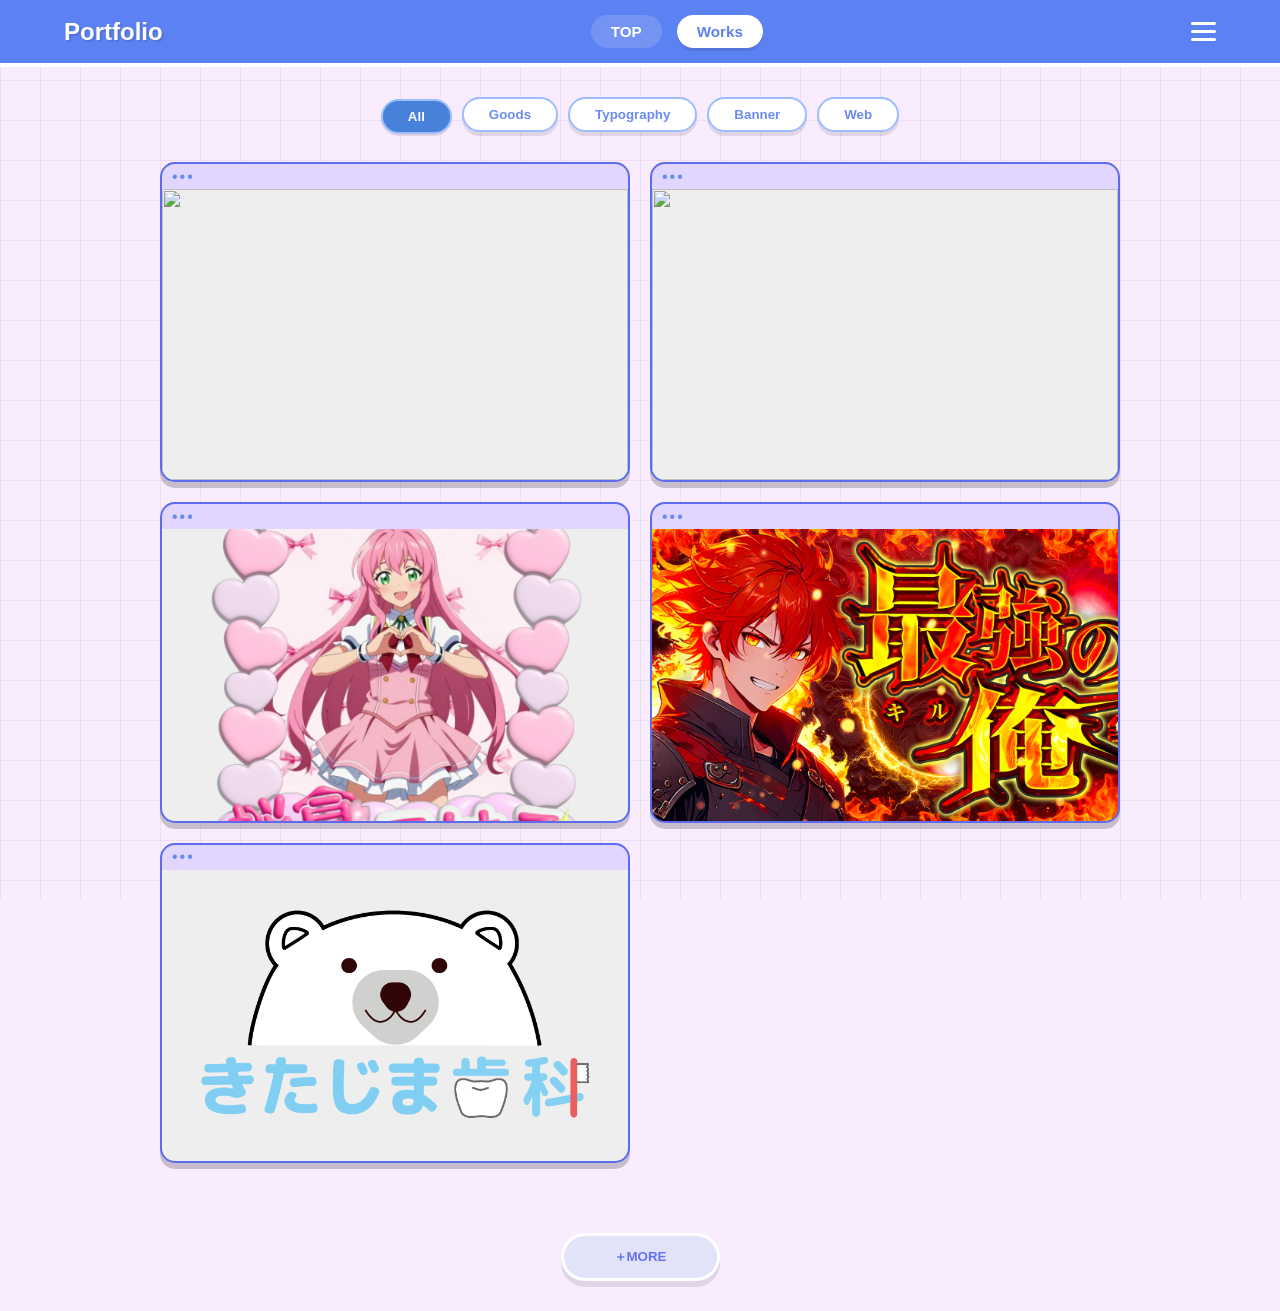
==== works.html @ 3d9159e5 "works追か" ====
<!DOCTYPE html>
<html lang="ja">

<head>
    <meta charset="UTF-8">
    <meta name="viewport" content="width=device-width, initial-scale=1.0">
    <title>Cute Portfolio | WORKS</title>
    <link rel="stylesheet" href="style.css">
    <link href="https://fonts.googleapis.com/css2?family=Kosugi+Maru&family=Potta+One&display=swap" rel="stylesheet">
</head>

<body class="cute-theme">

    <!-- <div id="loader">
        <div class="heart-spinner">
            <span class="heart">♥️</span>
            <p>Now Loading...</p>
        </div>
    </div> -->

    <header class="cute-header">
        <div class="logo">Portfolio</div>
        <div class="page-nav-bar">
            <a href="index.html" class="nav-link">TOP</a>
            <a href="works.html" class="nav-link active">Works</a>
        </div>
        <div class="menu-trigger" id="menu-btn">
            <span></span><span></span><span></span>
        </div>
    </header>

    <nav id="compact-menu">
        <div class="menu-close" id="menu-close">×</div>
        <ul>
            <li><a href="index.html">TOP</a></li>
            <li><a href="index.html#about-section">ABOUT</a></li>
            <li><a href="works.html">WORKS</a></li>
        </ul>
        <div class="menu-deco">💖✨</div>
    </nav>

    <main>
        <div class="center-wrapper">
            <div class="filter-tab-bar">
                <button class="tab-btn active" onclick="filterWork('all')">All</button>
                <button class="tab-btn" onclick="filterWork('goods')">Goods</button>
                <button class="tab-btn" onclick="filterWork('typography')">Typography</button>
                <button class="tab-btn" onclick="filterWork('banner')">Banner</button>
                <button class="tab-btn" onclick="filterWork('web')">Web</button>
            </div>
        </div>


        <div class="grid-container" id="work-grid">
            <div class="work-card goods shown">
                <div class="window-frame" onclick="openDetail(
                    'アクリルスタンド', 
                    'image/akusutajk.png, image/akusutajk.png', 
                    '『推しと過ごす生活』をテーマに目の前にキャラクターがいてこちらをみているようなデザインにしました。', 
                    '・Illustrator（カットライン作成）<br>・Photoshop（アクリル効果作成）<br>・AIGAZOU（キャラクターの画像生成に使用）', 
                    '40分', 
                    '10代〜40代男女', 
                    'グッズ販売、展示会、ライブ、イベント、推し活'
                )">
                    <div class="win-header"><span class="dots">•••</span></div>
                    <div class="win-content">
                        <img src="image/akusutajk.png" alt="">
                        <div class="hover-mask"><span>💖</span></div>
                    </div>
                </div>
            </div>

            <div class="work-card goods shown">
                <div class="window-frame" onclick="openDetail(
                    'うちわ', 
                    'image/utiwa.png', 
                    'アイドルの応援グッズ「うちわ」を刺繍風に作りました。', 
                    '・Illustrator（作字、デザイン構成）<br>・Photoshop（刺繍加工、うちわ持ち手取り付け、青リボン＆ピンクリボンの生成と加工）', 
                    '8時間', 
                    '10代〜30代女性', 
                    'グッズ販売、展示会、ライブ、イベント、推し活'
                )">
                    <div class="win-header"><span class="dots">•••</span></div>
                    <div class="win-content">
                        <img src="image/utiwa.png" alt="">
                        <div class="hover-mask"><span>💖</span></div>
                    </div>
                </div>
            </div>

            <div class="work-card goods shown">
                <div class="window-frame" onclick="openDetail(
                    'トレカケース', 
                    'image/cardcase.pdf', 
                    `架空のキャラクターを作成してカードケースのグッズを作成しました。<br><br>＜架空のキャラクターの設定情報＞<br>名前：桜倉こはる<br>イメージカラー：ピンク`, 
                    '・Illustrator<br>・AIGAZOU（キャラクターの画像生成に使用）', 
                    '3日間', 
                    '10代〜30代女', 
                    'グッズ販売、展示会、ライブ、イベント、推し活'
                )">
                    <div class="win-header"><span class="dots">•••</span></div>
                    <div class="win-content">
                        <img src="image/cardcase.png" alt="プレビュー">
                        <div class="hover-mask"><span>💖</span></div>
                    </div>
                </div>
            </div>

            <div class="work-card typography shown">
                <div class="window-frame" onclick="openDetail(
                    '動画のサムネイル画像', 
                    'image/thumbnail.png', 
                    `<div class='balloon-text'>架空のゲーム系YouTuberのキル集（ナイスプレー）動画をイメージして作成。</div><div class='balloon-text'>派手で視認性のよい文字を作字し、燃えているような色合いにしました。</div>`,
                    '・Photoshop', 
                    '8時間', 
                    '10代〜30代男女', 
                    '動画配信のサムネイル画像'
                )">
                    <div class="win-header"><span class="dots">•••</span></div>
                    <div class="win-content">
                        <img src="image/thumbnail.png" alt="">
                        <div class="hover-mask"><span>💖</span></div>
                    </div>
                </div>
            </div>

            <div class="work-card typography shown">
                <div class="window-frame" onclick="openDetail(
                    '歯科ロゴ', 
                    'image/kitajimasika_rogo.png', 
                    `<div class='balloon-text'>架空の歯医者さんのロゴ</div><div class='balloon-text'>利用年齢層が小学生が一番多い歯医者さんを想定しポップなデザインに。<br>清潔感が伝わるような落ち着いた配色。<br>歯医者だと一目で分かるように「歯ブラシ」と「歯」のモチーフをデザインに取り入れました。</div><div class='balloon-text'>歯科名の「きたじま」から「北」を連想し「北極グマ＝白くま」をアイコンキャラクターにしました。</div>`, 
                    'Illustrator', 
                    '8時間', 
                    '2歳〜12歳のお子様とその親御様', 
                    '看板、診察券、Webサイト、封筒、名刺'
                )">
                    <div class="win-header"><span class="dots">•••</span></div>
                    <div class="win-content">
                        <img src="image/kitajimasika_rogo.png" alt="">
                        <div class="hover-mask"><span>💖</span></div>
                    </div>
                </div>
            </div>

            <div class="work-card typography is-more more-item">
                <div class="window-frame" onclick="openDetail(
                    'エレガントなロゴ', 
                    'image/ereganto_rogo.png', 
                    '某番組「○子の部屋」のようなエレガントなネームロゴを作字しました。',
                    '・Illustrator（作字、デザイン構成）<br>・Photoshop（仕上げエフェクト追加）', 
                    '4時間', 
                    '10代〜30代男女', 
                    'ネームロゴ、タイトルロゴ、名刺'
                )">
                    <div class="win-header"><span class="dots">•••</span></div>
                    <div class="win-content">
                        <img src="image/ereganto_rogo.png" alt="">
                        <div class="hover-mask"><span>💖</span></div>
                    </div>
                </div>
            </div>

            <div class="work-card typography is-more more-item">
                <div class="window-frame" onclick="openDetail(
                    'ネームロゴ', 
                    'image/yoakenoame_rogo.pdf', 
                    'POPでかわいらしいネームロゴをイメージして作成しました',
                    'Illustrator', 
                    '8時間', 
                    '10代〜30代女', 
                    'ネームロゴ、タイトルロゴ'
                )">
                    <div class="win-header"><span class="dots">•••</span></div>
                    <div class="win-content">
                        <img src="image/yoakenoame_rogo_3D_CMYK.png" alt="">
                        <div class="hover-mask"><span>💖</span></div>
                    </div>
                </div>
            </div>

            <div class="work-card typography is-more more-item">
                <div class="window-frame" onclick="openDetail(
                    'ショッピグサイトのアイコン', 
                    'image/shopping_icon.pdf', 
                    'ショッピグサイトのアイコンを作成',
                    '・Illustrator（アイコン作成）<br>・figma（モックアップ作成）', 
                    '8時間', 
                    '10代〜30代男女', 
                    'ショッピグサイト'
                )">
                    <div class="win-header"><span class="dots">•••</span></div>
                    <div class="win-content">
                        <img src="image/shopping_icon.png" alt="">
                        <div class="hover-mask"><span>💖</span></div>
                    </div>
                </div>
            </div>

            <div class="work-card typography is-more more-item">
                <div class="window-frame" onclick="openDetail(
                    '派手文字', 
                    'image/genkaitoppa.png', 
                    'ギラギラの派手文字でゲームやパチンコの文字をイメージして作りました。',
                    'Photoshop', 
                    '7時間', 
                    '10代〜50代男女', 
                    'ゲーム、パチンコの演出や広告'
                )">
                    <div class="win-header"><span class="dots">•••</span></div>
                    <div class="win-content">
                        <img src="image/genkaitoppa.png" alt="">
                        <div class="hover-mask"><span>💖</span></div>
                    </div>
                </div>
            </div>

            <div class="work-card banner is-more more-item">
                <div class="window-frame" onclick="openDetail(
                    '漫画広告', 
                    'image/magagin_lp.png', 
                    `<div class='balloon-text'>漫画の広告バナー</div><div class='balloon-text'>「双子の秘密」という架空のサスペンスホラー漫画をイメージして作成</div>`,
                    '・Photoshop<br>・AIGAZOU（キャラクターの画像生成に使用）', 
                    '2時間30分', 
                    '10代〜40代男女', 
                    'Webサイト広告、帯、LPバナー、アプリ内バナー'
                )">
                    <div class="win-header"><span class="dots">•••</span></div>
                    <div class="win-content">
                        <img src="image/magagin_lp.png" alt="">
                        <div class="hover-mask"><span>💖</span></div>
                    </div>
                </div>
            </div>

            <div class="work-card banner is-more more-item">
                <div class="window-frame" onclick="openDetail(
                    '医療求人広告', 
                    'image/kyujinn_banner.png', 
                    `<div class='balloon-text'>「医師の求人」だと一目でわかるように医師のフォントを強調して医師の画像の使用しました。</div><div class='balloon-text'>具体的な数値を載せることで転職を考えてる医師がクリックしたくなるような広告にしました。</div>`,
                    '・Photoshop', 
                    '4時間', 
                    '20代〜30代医師', 
                    'Webサイト広告、看板'
                )">
                    <div class="win-header"><span class="dots">•••</span></div>
                    <div class="win-content">
                        <img src="image/kyujinn_banner.png" alt="">
                        <div class="hover-mask"><span>💖</span></div>
                    </div>
                </div>
            </div>

            <div class="work-card banner is-more more-item">
                <div class="window-frame" onclick="openDetail(
                    '音楽配信アプリケーションの広告', 
                    'image/music_banner.jpg', 
                    '曲数、月額料金の情報だけを載せてシンプルで伝わりやすい広告にしました。',
                    'Photoshop', 
                    '4時間', 
                    '18歳〜40代男女', 
                    'Webサイト広告'
                )">
                    <div class="win-header"><span class="dots">•••</span></div>
                    <div class="win-content">
                        <img src="image/music_banner.jpg" alt="">
                        <div class="hover-mask"><span>💖</span></div>
                    </div>
                </div>
            </div>

            <div class="work-card banner is-more more-item">
                <div class="window-frame" onclick="openDetail(
                    '英語リスニング講座の広告', 
                    'image/english_bunner.jpg', 
                    `<div class='balloon-text'>社会人のスキルアップのための広告なのでスーツ姿の社会人の画像を使用。</div><div class='balloon-text'>手軽さをアピールするためスマホでリスニングしている様子にしました。</div>`,
                    '・Photoshop<br>・AIGAZOU（キャラクターの画像生成に使用）', 
                    '5時間', 
                    '20代〜30代社会人', 
                    'Webサイト広告'
                )">
                    <div class="win-header"><span class="dots">•••</span></div>
                    <div class="win-content">
                        <img src="image/english_bunner.jpg" alt="">
                        <div class="hover-mask"><span>💖</span></div>
                    </div>
                </div>
            </div>

            <div class="work-card web is-more more-item">
                <div class="window-frame" onclick="openDetail(
                    'クイズゲーム', 
                    'https://hyper-tornado.github.io/quiz/', 
                    'ミニゲームができるクイズサイトです。直感的な操作で楽しめます。',
                    'VSコード，HTML，CSS，JavaScript', 
                    '4日間', 
                    '6歳〜20代男女,ファミリー層', 
                    '博物館、教育学習アプリ'
                )">
                    <div class="win-header"><span class="dots">•••</span></div>
                    <div class="win-content">
                        <img src="image/quiz.png" alt="QUIZ GAME プレビュー">
                        <div class="hover-mask"><span>💖</span></div>
                    </div>
                </div>
            </div>

            <div class="work-card web is-more more-item">
                <div class="window-frame" onclick="openDetail(
                    'Coffee shop', 
                    'image/coffeshop.pdf',
                    '架架空のコーヒー屋さんのWebサイトのデザインカンプです。',
                    'figma', 
                    '5時間', 
                    '20代〜40代男女', 
                    'Webサイト'
                )">
                    <div class="win-header"><span class="dots">•••</span></div>
                    <div class="win-content">
                        <img src="image/coffeshop.png" alt="プレビュー">
                        <div class="hover-mask"><span>💖</span></div>
                    </div>
                </div>
            </div>

        </div>

        <div class="center-wrapper" id="more-btn-container">
            <button id="load-more" onclick="showMoreWorks()">＋MORE</button>
        </div>
    </main>

    <div id="detail-page" class="hidden">
        <div class="detail-window">
            <div class="detail-header">
                <div class="header-left">
                    <span class="back-btn" onclick="closeDetail()">← BACK</span>
                </div>
                <div class="header-center">
                    <span id="detail-title">QUIZ GAME</span>
                </div>
                <div class="header-right">
                    <span class="hearts">💖💖💖</span>
                </div>
            </div>

            <div class="detail-body" id="detail-body">
            </div>
        </div>
    </div>

    <script src="script.js"></script>
</body>
</html>
---- style.css ----
/* ============================================================
   1. 変数定義・基本設定
   ============================================================ */
   :root {
    --bg-blue: #ddf0ff;
    --main-pink: #ffe5fc;
    --accent-purple: #e2e2f9;
    --light-yellow: #FFFACD;
    --text-color: #6673ee;
    --white-border: 4px solid #FFFFFF;
    --win-border: #7b84f3;
}

* { 
    box-sizing: border-box; 
    margin: 0; 
    padding: 0; 
}

body {
    background-color: #f9ecff; 
    background-image:
        linear-gradient(90deg, rgba(194, 168, 204, 0.2) 1px, transparent 1px),
        linear-gradient(rgba(194, 168, 204, 0.2) 1px, transparent 1px);
    background-size: 40px 40px;
    background-attachment: fixed;
    color: var(--text-color);
    font-family: 'Kosugi Maru', sans-serif;
    overflow-x: hidden;
}

/* ============================================================
   2. 共通レイアウト・セクションタイトル
   ============================================================ */
.center-wrapper { 
    display: flex; 
    justify-content: center; 
    width: 100%; 
    margin: 30px 0; 
}

/* TOPページ専用：外置きの大きなセクションタイトル設定 */
.main-section-title {
    text-align: center;
    margin: 60px auto 30px;
    font-size: 1.5rem;
    color: #4781d9;
    font-weight: bold;
    display: flex;
    align-items: center;
    justify-content: center;
    gap: 10px;
}

/* ============================================================
   3. コンポーネント (ローディング・ヘッダー・メニュー)
   ============================================================ */
#loader {
    position: fixed; inset: 0; 
    background: var(--accent-purple);
    z-index: 10000; 
    display: flex; justify-content: center; align-items: center;
    transition: 0.5s;
}
.heart-spinner { text-align: center; }
.heart { 
    font-size: 4rem; color: var(--main-pink); 
    display: block; animation: heartBeat 1s infinite; 
}

.cute-header {
    background-color: #5c81f2;
    border-bottom: var(--white-border);
    padding: 15px 5%;
    display: flex; justify-content: space-between; align-items: center;
    position: sticky; top: 0; z-index: 1000;
    width: 100%;
}
.logo { font-size: 1.5rem; color: #FFFFFF; text-shadow: 2px 2px 0 rgba(0,0,0,0.1); font-weight: bold; }

/* 💡 ヘッダー内のマルチページ切り替えタブ */
.page-nav-bar {
    display: flex;
    gap: 15px;
}

.nav-link {
    color: #FFFFFF;
    text-decoration: none;
    font-weight: bold;
    font-size: 0.95rem;
    padding: 6px 18px;
    border-radius: 20px;
    transition: 0.3s;
    background: rgba(255, 255, 255, 0.15);
    border: 2px solid transparent;
}

.nav-link:hover {
    background: rgba(255, 255, 255, 0.3);
}

.nav-link.active {
    background: #FFFFFF;
    color: #5c81f2;
    box-shadow: 0 3px 0 rgba(0, 0, 0, 0.1);
}

/* ハンバーガーメニュー */
.menu-trigger { cursor: pointer; display: flex; flex-direction: column; gap: 5px; }
.menu-trigger span { display: block; width: 25px; height: 3px; background: #FFF; border-radius: 5px; }

#compact-menu {
    position: fixed; top: 70px; right: 20px; width: 200px;
    background: #FFFFFF; border: 4px solid var(--main-pink); border-radius: 20px;
    padding: 20px; z-index: 2000; display: none; box-shadow: 0 8px 20px rgba(0,0,0,0.1);
}
#compact-menu.open { display: block; }
#compact-menu ul { list-style: none; text-align: center; }
#compact-menu a { color: var(--text-color); text-decoration: none; display: block; padding: 10px; font-weight: bold; }

/* ============================================================
   4. ボタン・タブ各種
   ============================================================ */
.filter-tab-bar { display: flex; gap: 10px; flex-wrap: wrap; justify-content: center; }

.tab-btn {
    background: #FFFFFF; border: 2px solid #9cbdff; color: #6a8bf1;
    padding: 8px 25px; border-radius: 50px; cursor: pointer;
    font-weight: bold; font-family: inherit; transition: 0.3s;
    box-shadow: 0 4px 0 rgba(0,0,0,0.1);
}
.tab-btn:hover { transform: translateY(-2px); }
.tab-btn.active {
    background: #4781d9; color: #FFFFFF; transform: translateY(2px);
    box-shadow: 0 2px 0 rgba(0,0,0,0.1);
}

#load-more {
    background: var(--accent-purple); border: 3px solid #FFF; color: var(--text-color);
    padding: 12px 50px; border-radius: 50px; font-weight: bold;
    cursor: pointer; box-shadow: 0 6px 0 rgba(0,0,0,0.1); transition: 0.3s;
}

/* ============================================================
   5. 作品グリッド
   ============================================================ */
.grid-container {
    display: grid; grid-template-columns: repeat(2, 1fr); gap: 20px;
    max-width: 1000px; margin: 0 auto; padding: 0 20px 40px;
}
.work-card { display: none; }
.work-card.shown { display: block; animation: popIn 0.5s; }

.window-frame {
    background: #5d6bee; border: 2px solid #5d6bee; border-radius: 15px;
    overflow: hidden; box-shadow: 0 6px 0 rgba(0, 0, 0, 0.2);
    transition: 0.3s; cursor: pointer; position: relative;
}
.win-header { background:#e1d6ff; height: 25px; padding-left: 10px; display: flex; align-items: center; }
.dots { color: #6a8bf1; letter-spacing: 2px; font-size: 16px; }

.win-content { position: relative; aspect-ratio: 16/10; background: #eee; }
.win-content img { width: 100%; height: 100%; object-fit: cover; display: block; }

.hover-mask {
    position: absolute; inset: 0; background: rgba(255,182,193,0.8);
    display: flex; justify-content: center; align-items: center; 
    opacity: 0; transition: 0.3s; color: white; font-weight: bold;
}
.window-frame:hover .hover-mask { opacity: 1; }

/* ============================================================
   6. 詳細ポップアップ
   ============================================================ */
#detail-page {
    position: fixed; top: 0; left: 0; 
    width: 100vw; height: 100vh;
    background: var(--light-yellow); 
    z-index: 9999;
    display: none !important; 
    flex-direction: column;
}
#detail-page:not(.hidden) { display: flex !important; }
.hidden { display: none !important; }

.detail-window {
    width: 100%; height: 100%;
    display: flex; flex-direction: column;
}

.detail-header {
    background: #77bbff; 
    height: 50px;
    display: flex; 
    align-items: center; 
    padding: 0 20px; 
    border-bottom: 3px solid #FFFFFF;
    position: relative;
}

.back-btn {
    background: #FFFFFF; 
    color: #ffa8f2;
    padding: 4px 12px;    
    border-radius: 20px;
    font-size: 0.9rem; 
    font-weight: bold; 
    cursor: pointer;
    border: 2px solid #FFFFFF; 
    transition: 0.2s;
    box-shadow: 0 2px 4px rgba(0,0,0,0.1);
    position: relative;
    z-index: 10;
}

#detail-title { 
    color: #FFFFFF; 
    font-size: 1.3rem; 
    font-weight: bold; 
    position: absolute;
    left: 50%;
    top: 50%;
    transform: translate(-50%, -50%); 
    white-space: nowrap; 
    z-index: 1;
}

.detail-header > *:last-child {
    margin-left: auto;
    position: relative;
    z-index: 10;
}

.detail-body {
    flex: 1; 
    display: flex; 
    flex-direction: row; 
    gap: 40px;
    padding: 40px 5%; 
    overflow-y: auto;
    align-items: flex-start;
}

/* 詳細内：左側枠 */
#detail-img-container {
    flex: 1.4; 
    width: 100%;
    min-width: 0; 
    display: flex;
    flex-direction: column;
    align-items: stretch;
    position: relative;
    padding-bottom: 55px; 
}

.iframe-wrapper {
    position: relative;
    width: 100%;
    aspect-ratio: 16 / 11; 
    background: #ffffff; 
    border-radius: 18px;
    border: 4px solid #b8b8ff; 
    box-shadow: 0 10px 0 rgba(123, 132, 243, 0.15);
    overflow: hidden;
    padding-top: 35px;
}

.iframe-wrapper::before {
    content: "● ● ●"; 
    position: absolute; top: 0; left: 0; 
    width: 100%; height: 35px; 
    background: var(--accent-purple);
    color: var(--win-border); 
    font-size: 10px; 
    line-height: 35px; 
    padding-left: 20px; 
    border-bottom: 3px solid var(--win-border);
    z-index: 10;
}

.iframe-wrapper img, 
.iframe-wrapper iframe {
    width: 100%;
    height: 100%;
    border: none;
    display: block;
}

#detail-img-container.type-image .iframe-wrapper {
    aspect-ratio: auto !important;
    height: auto !important;
}
#detail-img-container.type-image .iframe-wrapper img {
    width: 100% !important;
    height: auto !important;
    max-height: 65vh;
    object-fit: contain !important;
}

/* 複数画像並びスタイル */
#detail-img-container.multi-active .iframe-wrapper {
    aspect-ratio: auto !important;
    height: auto !important;
    display: flex;
    flex-direction: column;
    gap: 20px; 
    padding: 55px 20px 20px 20px; 
}

#detail-img-container.multi-active .iframe-wrapper img {
    width: 100% !important;
    height: auto !important;
    object-fit: contain !important;
    border-radius: 10px;
    box-shadow: 0 4px 10px rgba(0,0,0,0.05);
}
#detail-img-container.multi-active .iframe-wrapper iframe {
    width: 100% !important;
    height: 500px !important;
    border-radius: 10px;
}

.button-area { 
    display: flex; 
    justify-content: flex-end; 
    position: absolute;
    bottom: 0;
    right: 0;
    width: auto;
    margin-top: 0;
    z-index: 100;
}

#detail-img-container.multi-active .button-area {
    position: relative;
    margin-top: 15px;
    display: flex;
    flex-wrap: wrap;
    gap: 10px;
    justify-content: flex-end;
}

.visit-link {
    padding: 8px 24px; 
    background: #93b6ff; 
    color: #fff !important;
    text-decoration: none; 
    border-radius: 30px; 
    font-size: 0.9rem;
    font-weight: bold;
    border: 3px solid #FFF; 
    transition: 0.2s;
    box-shadow: 0 4px 0 rgba(0,0,0,0.1);
}
.visit-link:hover {
    transform: translateY(2px);
    box-shadow: 0 2px 0 rgba(0,0,0,0.1);
}

/* 詳細内：右側テキスト */
#detail-desc-container {
    flex: 1; 
    width: 100%;
    min-width: 0; 
    display: flex; 
    flex-direction: column; 
    gap: 15px;
}

.balloon-text {
    position: relative;
    background: #eef7ff; 
    border: 2px solid #b8baff; 
    border-radius: 15px;
    padding: 18px;
    font-size: 0.95rem;
    line-height: 1.7;
    color: var(--text-color);
    font-weight: bold;
    box-shadow: 0 4px 6px rgba(0,0,0,0.03);
    animation: popIn 0.4s ease forwards;
}

.balloon-text::before {
    content: "";
    position: absolute;
    left: -10px; 
    top: 22px;
    border-style: solid;
    border-width: 8px 10px 8px 0;
    border-color: transparent #b8baff transparent transparent; 
    z-index: 1;
}
.balloon-text::after {
    content: "";
    position: absolute;
    left: -8px;
    top: 22px;
    border-style: solid;
    border-width: 8px 10px 8px 0;
    border-color: transparent #eef7ff transparent transparent; 
    z-index: 2;
}

.spec-item {
    background: #FFF; 
    border-radius: 15px; 
    padding: 14px 18px; 
    border: 2px solid #e2e2f9;
}

/* ============================================================
   7. 自己紹介カード（プロフィールエリア）
   ============================================================ */
.profile-wrapper {
    max-width: 1000px;
    margin: 0 auto 40px;
    padding: 0 20px;
}

.profile-card {
    background: #ffffff !important;
    cursor: default !important;
}

/* 💡 無印ウィンドウ（ドットだけ）のヘッダー高さ・余白調整 */
.profile-card .win-header {
    height: 30px;
    background: #e1d6ff;
    padding-left: 10px;
    display: flex;
    align-items: center;
}

.profile-card .dots {
    color: #6a8bf1;
    letter-spacing: 3px;
    font-size: 18px;
}

.profile-content {
    display: flex;
    gap: 35px;
    padding: 35px;
    align-items: flex-start; 
}

.profile-avatar {
    flex-shrink: 0;
    width: 140px;
    height: 140px;
    border-radius: 50%;
    border: 4px solid var(--main-pink);
    overflow: hidden;
    background: #eee;
    box-shadow: 0 4px 10px rgba(0,0,0,0.05);
    position: sticky; 
    top: 90px;
}

.profile-avatar img {
    width: 100%;
    height: 100%;
    object-fit: cover;
}

.profile-text {
    flex: 1;
    color: var(--text-color);
}

.profile-text h2 {
    font-size: 1.5rem;
    margin-bottom: 5px;
    color: #4781d9;
}

.job-sub {
    font-size: 1rem;
    color: #8fa7ff;
    font-weight: normal;
}

.intro-lead {
    font-size: 1rem;
    font-weight: bold;
    margin-bottom: 20px;
    color: #f783ac; 
}

/* アピール強みボックス */
.strength-box {
    background: #f0f3ff;
    border: 2px dashed #9cbdff;
    border-radius: 12px;
    padding: 18px;
    margin-bottom: 25px;
}

/* 星アイコンの上下完璧中央揃え設定 */
.box-title {
    font-weight: bold;
    font-size: 0.95rem;
    margin-bottom: 10px;
    color: #3b66cc;
    display: flex;
    align-items: center;
    gap: 6px; 
}

.strength-box ul {
    list-style: none;
    padding-left: 0;
}

.strength-box li {
    font-size: 0.9rem;
    line-height: 1.6;
    margin-bottom: 10px;
    position: relative;
    padding-left: 18px;
}

.strength-box li:last-child {
    margin-bottom: 0;
}

.strength-box li::before {
    content: "▶︎";
    position: absolute;
    left: 0;
    color: #7b84f3;
}

.profile-divider {
    border: none;
    border-top: 2px dashed var(--accent-purple);
    margin: 25px 0;
}

.history-section h3 {
    font-size: 1.1rem;
    margin-bottom: 15px;
    color: #4781d9;
}

/* タイムライン */
.history-list {
    list-style: none;
    font-size: 0.9rem;
    line-height: 1.6;
}

.history-list li {
    display: flex;
    margin-bottom: 12px;
    align-items: flex-start;
}

.history-date {
    font-weight: bold;
    color: #7b84f3;
    width: 100px;
    flex-shrink: 0;
}

.history-event {
    flex: 1;
}

.history-event small {
    color: #7c88b5;
    display: block;
    margin-top: 2px;
}

/* ============================================================
   8. アニメーション
   ============================================================ */
@keyframes heartBeat { 0%, 100% { transform: scale(1); } 50% { transform: scale(1.2); } }
@keyframes popIn { from { opacity: 0; transform: scale(0.9); } to { opacity: 1; transform: scale(1); } }

/* ============================================================
   9. レスポンシブ（スマホ・タブレット対応）
   ============================================================ */
@media (max-width: 900px) {
    .detail-body { 
        flex-direction: column; 
        padding: 20px;
        gap: 25px;
    }
    #detail-img-container, 
    #detail-desc-container { 
        flex: none; 
        width: 100%; 
    }
    .balloon-text::before {
        left: 25px; top: -10px;
        border-width: 0 8px 10px 8px;
        border-color: transparent transparent #b8baff transparent;
    }
    .balloon-text::after {
        left: 25px; top: -8px;
        border-width: 0 8px 10px 8px;
        border-color: transparent transparent #eef7ff transparent;
    }
    .grid-container { 
        grid-template-columns: 1fr; 
    }
}

@media (max-width: 768px) {
    .profile-content {
        flex-direction: column;
        align-items: center;
        padding: 20px;
        gap: 20px;
    }
    .profile-avatar {
        position: relative;
        top: 0;
        width: 110px;
        height: 110px;
    }
    .profile-text h2 {
        text-align: center;
    }
    .intro-lead {
        text-align: center;
    }
    .history-list li {
        flex-direction: column;
        margin-bottom: 15px;
    }
    .history-date {
        width: auto;
        margin-bottom: 2px;
    }
}
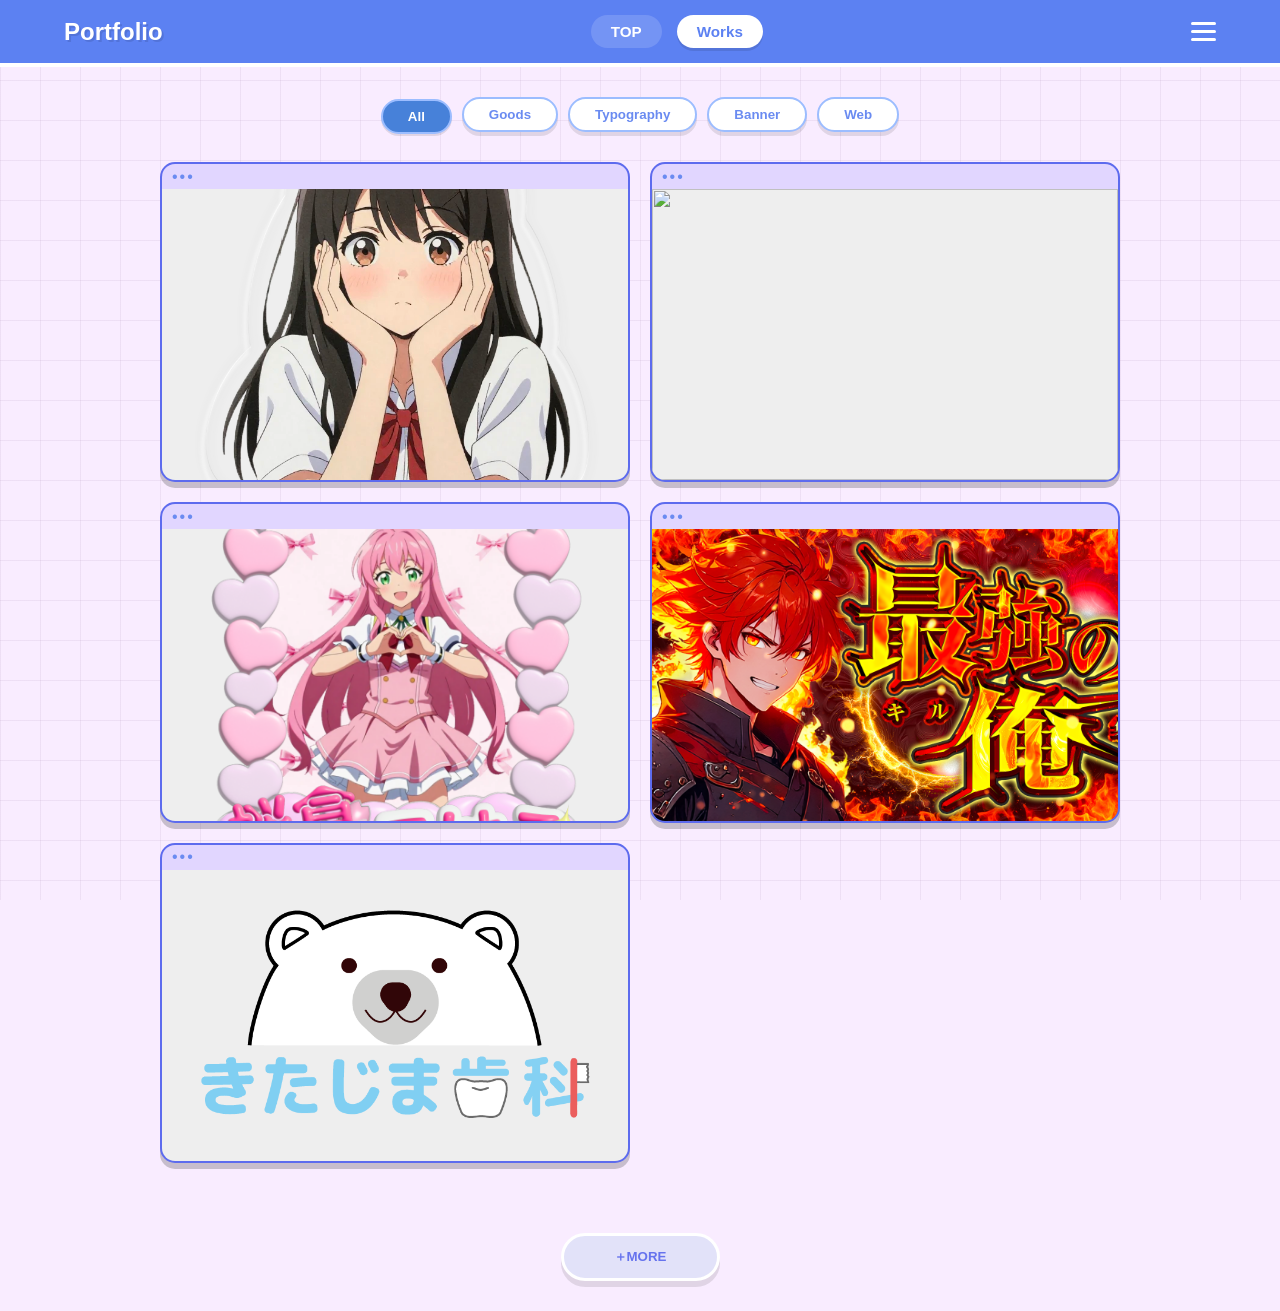
==== commit 02008127: "Add files via upload" ====
--- a/works.html
+++ b/works.html
@@ -55,12 +55,12 @@
             <div class="work-card goods shown">
                 <div class="window-frame" onclick="openDetail(
                     'アクリルスタンド', 
-                    'image/akusutajk.png, image/akusutajk.png', 
-                    '『推しと過ごす生活』をテーマに目の前にキャラクターがいてこちらをみているようなデザインにしました。', 
+                    'image/akusutajk.png,image/akusuta_mock.png,image/akusuta_mock2.png', 
+                    '『推しと過ごす生活』をテーマにこちらを見つめるキャラクターが側にいるようなグッズを企画しました。<br>※サイズ展開あり', 
                     '・Illustrator（カットライン作成）<br>・Photoshop（アクリル効果作成）<br>・AIGAZOU（キャラクターの画像生成に使用）', 
                     '40分', 
                     '10代〜40代男女', 
-                    'グッズ販売、展示会、ライブ、イベント、推し活'
+                    'グッズ販売、展示会、ライブ、イベント、推し活、生活シーン'
                 )">
                     <div class="win-header"><span class="dots">•••</span></div>
                     <div class="win-content">
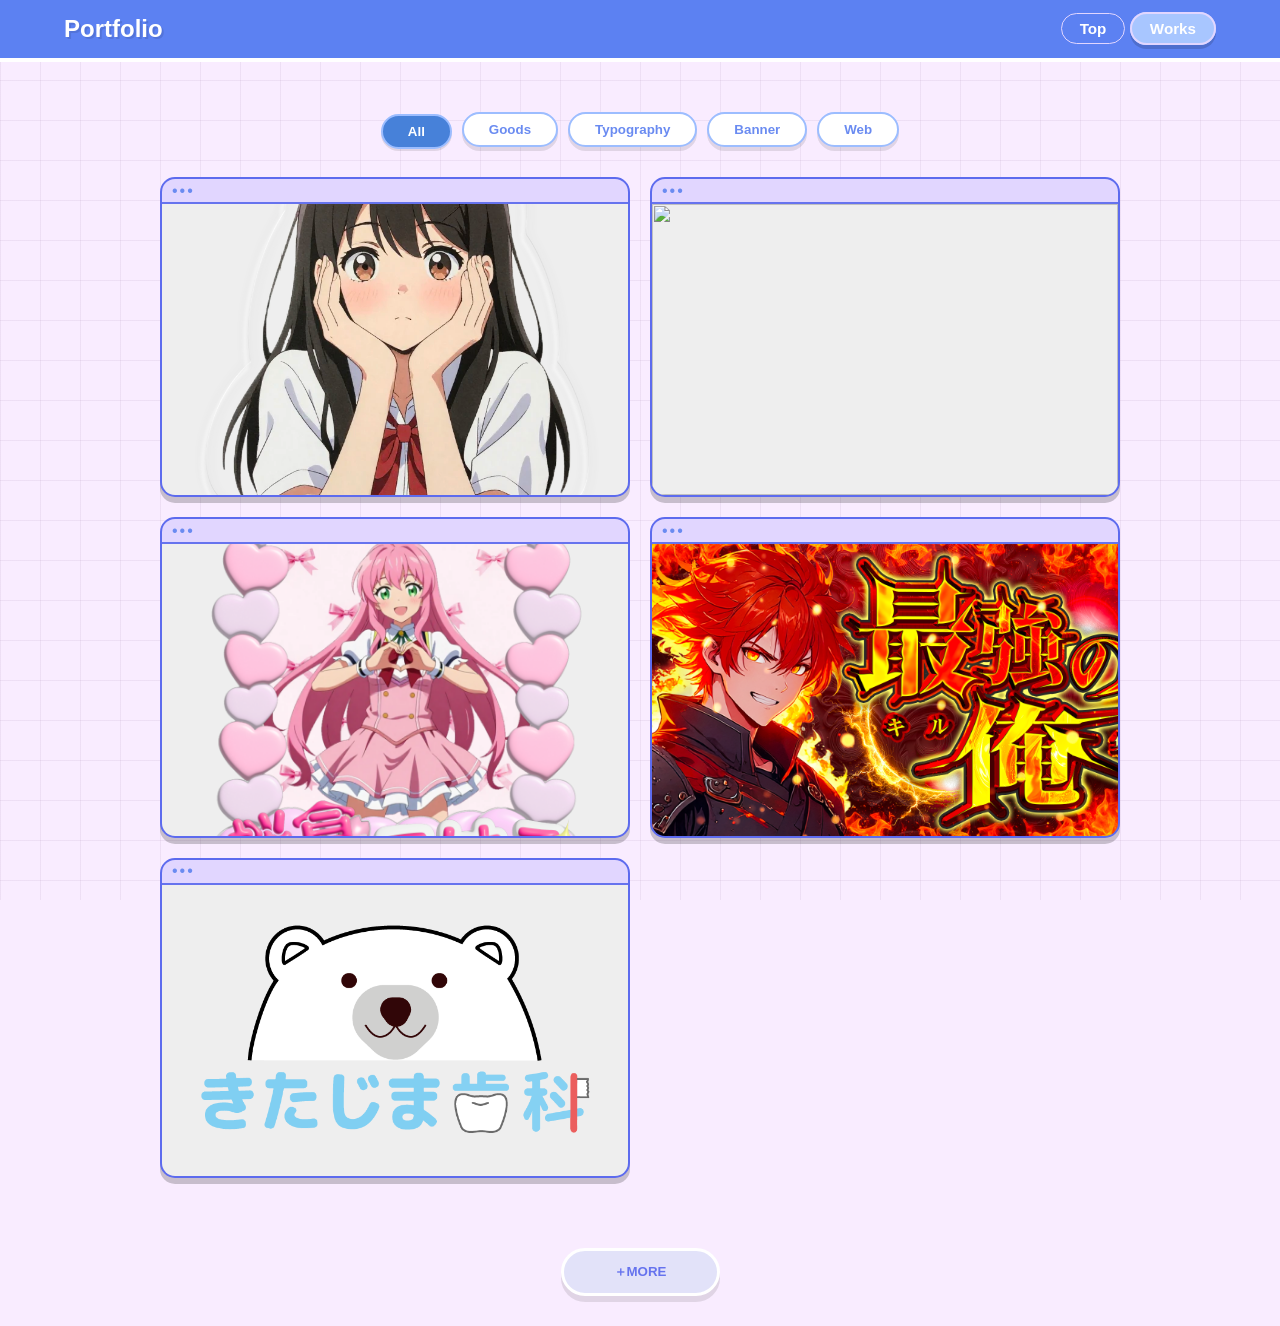
==== commit e7bea2ed: "Add files via upload" ====
--- a/works.html
+++ b/works.html
@@ -11,35 +11,28 @@
 
 <body class="cute-theme">
 
-    <!-- <div id="loader">
-        <div class="heart-spinner">
-            <span class="heart">♥️</span>
-            <p>Now Loading...</p>
-        </div>
-    </div> -->
-
     <header class="cute-header">
         <div class="logo">Portfolio</div>
         <div class="page-nav-bar">
-            <a href="index.html" class="nav-link">TOP</a>
+            <a href="index.html" class="nav-link">Top</a>
             <a href="works.html" class="nav-link active">Works</a>
         </div>
-        <div class="menu-trigger" id="menu-btn">
+        <!-- <div class="menu-trigger" id="menu-btn">
             <span></span><span></span><span></span>
-        </div>
+        </div> -->
     </header>
 
-    <nav id="compact-menu">
+    <!-- <nav id="compact-menu">
         <div class="menu-close" id="menu-close">×</div>
         <ul>
             <li><a href="index.html">TOP</a></li>
-            <li><a href="index.html#about-section">ABOUT</a></li>
+            <li><a href="#about-section">ABOUT</a></li>
             <li><a href="works.html">WORKS</a></li>
         </ul>
         <div class="menu-deco">💖✨</div>
-    </nav>
-
-    <main>
+    </nav> -->
+
+    <main style="padding-top: 20px;">
         <div class="center-wrapper">
             <div class="filter-tab-bar">
                 <button class="tab-btn active" onclick="filterWork('all')">All</button>
@@ -336,7 +329,7 @@
                     <span class="back-btn" onclick="closeDetail()">← BACK</span>
                 </div>
                 <div class="header-center">
-                    <span id="detail-title">QUIZ GAME</span>
+                    <span id="detail-title">作品詳細</span>
                 </div>
                 <div class="header-right">
                     <span class="hearts">💖💖💖</span>
--- a/style.css
+++ b/style.css
@@ -1,7 +1,7 @@
 /* ============================================================
    1. 変数定義・基本設定
    ============================================================ */
-   :root {
+:root {
     --bg-blue: #ddf0ff;
     --main-pink: #ffe5fc;
     --accent-purple: #e2e2f9;
@@ -11,14 +11,14 @@
     --win-border: #7b84f3;
 }
 
-* { 
-    box-sizing: border-box; 
-    margin: 0; 
-    padding: 0; 
+* {
+    box-sizing: border-box;
+    margin: 0;
+    padding: 0;
 }
 
 body {
-    background-color: #f9ecff; 
+    background-color: #f9ecff;
     background-image:
         linear-gradient(90deg, rgba(194, 168, 204, 0.2) 1px, transparent 1px),
         linear-gradient(rgba(194, 168, 204, 0.2) 1px, transparent 1px);
@@ -32,254 +32,452 @@
 /* ============================================================
    2. 共通レイアウト・セクションタイトル
    ============================================================ */
-.center-wrapper { 
-    display: flex; 
-    justify-content: center; 
-    width: 100%; 
-    margin: 30px 0; 
-}
-
-/* TOPページ専用：外置きの大きなセクションタイトル設定 */
+.center-wrapper {
+    display: flex;
+    justify-content: center;
+    width: 100%;
+    margin: 30px 0;
+}
+
 .main-section-title {
     text-align: center;
-    margin: 60px auto 30px;
-    font-size: 1.5rem;
+    margin: 0;
+    font-size: 1.4rem;
     color: #4781d9;
     font-weight: bold;
     display: flex;
     align-items: center;
     justify-content: center;
-    gap: 10px;
+    gap: 8px;
+    white-space: nowrap;
+}
+
+.balloon-title-wrapper {
+    display: flex;
+    justify-content: center;
+    width: 100%;
+    margin: 80px auto 40px;
+}
+
+.title-balloon-box {
+    position: relative;
+    background: #FFFFFF;
+    border: 2.5px solid #6673ee;
+    padding: 14px 30px;
+    border-radius: 30px;
+    box-shadow: 0 5px 0 rgba(102, 115, 238, 0.2);
+    display: block;
+    width: fit-content;
+}
+
+.title-balloon-box::after {
+    content: "";
+    position: absolute;
+    bottom: -12px;
+    left: 50%;
+    transform: translateX(-50%);
+    border-style: solid;
+    border-width: 15px 10px 0 11px;
+    border-color: #FFFFFF transparent transparent transparent;
+    z-index: 2;
+}
+
+.title-balloon-box::before {
+    content: "";
+    position: absolute;
+    bottom: -17px;
+    left: 50%;
+    transform: translateX(-50%);
+    border-style: solid;
+    border-width: 17px 12px 0 12px;
+    border-color: #6673ee transparent transparent transparent;
+    z-index: 1;
 }
 
 /* ============================================================
    3. コンポーネント (ローディング・ヘッダー・メニュー)
    ============================================================ */
 #loader {
-    position: fixed; inset: 0; 
+    position: fixed;
+    inset: 0;
     background: var(--accent-purple);
-    z-index: 10000; 
-    display: flex; justify-content: center; align-items: center;
+    z-index: 10000;
+    display: flex;
+    justify-content: center;
+    align-items: center;
     transition: 0.5s;
 }
-.heart-spinner { text-align: center; }
-.heart { 
-    font-size: 4rem; color: var(--main-pink); 
-    display: block; animation: heartBeat 1s infinite; 
+
+.heart-spinner {
+    text-align: center;
+}
+
+.heart {
+    font-size: 4rem;
+    color: var(--main-pink);
+    display: block;
+    animation: heartBeat 1s infinite;
 }
 
 .cute-header {
     background-color: #5c81f2;
     border-bottom: var(--white-border);
     padding: 15px 5%;
-    display: flex; justify-content: space-between; align-items: center;
-    position: sticky; top: 0; z-index: 1000;
-    width: 100%;
-}
-.logo { font-size: 1.5rem; color: #FFFFFF; text-shadow: 2px 2px 0 rgba(0,0,0,0.1); font-weight: bold; }
-
-/* 💡 ヘッダー内のマルチページ切り替えタブ */
-.page-nav-bar {
+    display: flex;
+    justify-content: space-between; /* ロゴが左、ナビが右に配置されます */
+    align-items: center;
+    position: sticky;
+    top: 0;
+    z-index: 1000;
+    width: 100%;
+}
+
+
+/* もしロゴの直後にボタンを置きたい（左側に寄せる）場合は以下のように変更 */
+/* .page-nav-bar {
     display: flex;
     gap: 15px;
-}
+    margin-left: 30px; 
+    margin-right: auto;
+} */
+
+.logo {
+    font-size: 1.5rem;
+    color: #FFFFFF;
+    text-shadow: 2px 2px 0 rgba(0, 0, 0, 0.1);
+    font-weight: bold;
+}
+
 
 .nav-link {
-    color: #FFFFFF;
+    color: #ffffff;
     text-decoration: none;
     font-weight: bold;
     font-size: 0.95rem;
     padding: 6px 18px;
     border-radius: 20px;
     transition: 0.3s;
-    background: rgba(255, 255, 255, 0.15);
-    border: 2px solid transparent;
-}
-
+    background: #5c81f2 !important;
+    border: 0.5px solid #e1d6ff;
+}
+
+/* マウスホバー時のスタイル（色が少し濃くなり、浮き上がる） */
 .nav-link:hover {
     background: rgba(255, 255, 255, 0.3);
-}
-
+    border: 2px solid rgba(255, 255, 255, 0.5);
+    /* transform: translateY(-2px); 少し上に動く */
+    cursor: pointer;
+}
+
+/* 現在のページにいる状態（アクティブ） */
 .nav-link.active {
+    background: #a8c6ff !important;
+    color: #ffffff !important;
+    box-shadow: 0 4px 0 rgba(0, 0, 0, 0.15); /* 影を強調して「押されている感」を出す */
+    transform: translateY(2px); /* 少し沈んだ見た目にする */
+    border: 2px solid #e1d6ff; /* 薄い色で枠をつけて強調 */
+    pointer-events: none; /* クリック無効化（現在のページなので） */
+}
+
+.menu-trigger {
+    cursor: pointer;
+    display: flex;
+    flex-direction: column;
+    gap: 5px;
+}
+
+.menu-trigger span {
+    display: block;
+    width: 25px;
+    height: 3px;
+    background: #FFF;
+    border-radius: 5px;
+}
+
+#compact-menu {
+    position: fixed;
+    top: 70px;
+    right: 20px;
+    width: 200px;
     background: #FFFFFF;
-    color: #5c81f2;
-    box-shadow: 0 3px 0 rgba(0, 0, 0, 0.1);
-}
-
-/* ハンバーガーメニュー */
-.menu-trigger { cursor: pointer; display: flex; flex-direction: column; gap: 5px; }
-.menu-trigger span { display: block; width: 25px; height: 3px; background: #FFF; border-radius: 5px; }
-
-#compact-menu {
-    position: fixed; top: 70px; right: 20px; width: 200px;
-    background: #FFFFFF; border: 4px solid var(--main-pink); border-radius: 20px;
-    padding: 20px; z-index: 2000; display: none; box-shadow: 0 8px 20px rgba(0,0,0,0.1);
-}
-#compact-menu.open { display: block; }
-#compact-menu ul { list-style: none; text-align: center; }
-#compact-menu a { color: var(--text-color); text-decoration: none; display: block; padding: 10px; font-weight: bold; }
+    border: 4px solid var(--main-pink);
+    border-radius: 20px;
+    padding: 20px;
+    z-index: 2000;
+    display: none;
+    box-shadow: 0 8px 20px rgba(0, 0, 0, 0.1);
+}
+
+#compact-menu.open {
+    display: block;
+}
+
+#compact-menu ul {
+    list-style: none;
+    text-align: center;
+}
+
+#compact-menu a {
+    color: var(--text-color);
+    text-decoration: none;
+    display: block;
+    padding: 10px;
+    font-weight: bold;
+}
 
 /* ============================================================
    4. ボタン・タブ各種
    ============================================================ */
-.filter-tab-bar { display: flex; gap: 10px; flex-wrap: wrap; justify-content: center; }
+.filter-tab-bar {
+    display: flex;
+    gap: 10px;
+    flex-wrap: wrap;
+    justify-content: center;
+}
 
 .tab-btn {
-    background: #FFFFFF; border: 2px solid #9cbdff; color: #6a8bf1;
-    padding: 8px 25px; border-radius: 50px; cursor: pointer;
-    font-weight: bold; font-family: inherit; transition: 0.3s;
-    box-shadow: 0 4px 0 rgba(0,0,0,0.1);
-}
-.tab-btn:hover { transform: translateY(-2px); }
+    background: #FFFFFF;
+    border: 2px solid #9cbdff;
+    color: #6a8bf1;
+    padding: 8px 25px;
+    border-radius: 50px;
+    cursor: pointer;
+    font-weight: bold;
+    font-family: inherit;
+    transition: 0.3s;
+    box-shadow: 0 4px 0 rgba(0, 0, 0, 0.1);
+}
+
+.tab-btn:hover {
+    transform: translateY(-2px);
+}
+
 .tab-btn.active {
-    background: #4781d9; color: #FFFFFF; transform: translateY(2px);
-    box-shadow: 0 2px 0 rgba(0,0,0,0.1);
+    background: #4781d9;
+    color: #FFFFFF;
+    transform: translateY(2px);
+    box-shadow: 0 2px 0 rgba(0, 0, 0, 0.1);
 }
 
 #load-more {
-    background: var(--accent-purple); border: 3px solid #FFF; color: var(--text-color);
-    padding: 12px 50px; border-radius: 50px; font-weight: bold;
-    cursor: pointer; box-shadow: 0 6px 0 rgba(0,0,0,0.1); transition: 0.3s;
+    background: var(--accent-purple);
+    border: 3px solid #FFF;
+    color: var(--text-color);
+    padding: 12px 50px;
+    border-radius: 50px;
+    font-weight: bold;
+    cursor: pointer;
+    box-shadow: 0 6px 0 rgba(0, 0, 0, 0.1);
+    transition: 0.3s;
 }
 
 /* ============================================================
    5. 作品グリッド
    ============================================================ */
 .grid-container {
-    display: grid; grid-template-columns: repeat(2, 1fr); gap: 20px;
-    max-width: 1000px; margin: 0 auto; padding: 0 20px 40px;
-}
-.work-card { display: none; }
-.work-card.shown { display: block; animation: popIn 0.5s; }
+    display: grid;
+    grid-template-columns: repeat(2, 1fr);
+    gap: 20px;
+    max-width: 1000px;
+    margin: 0 auto;
+    padding: 0 20px 40px;
+}
+
+/* 【修正】スマホで1列表示 */
+@media (max-width: 600px) {
+    .grid-container {
+        grid-template-columns: 1fr !important;
+    }
+}
+
+.work-card {
+    display: none;
+}
+
+.work-card.shown {
+    display: block;
+    animation: popIn 0.5s;
+}
 
 .window-frame {
-    background: #5d6bee; border: 2px solid #5d6bee; border-radius: 15px;
-    overflow: hidden; box-shadow: 0 6px 0 rgba(0, 0, 0, 0.2);
-    transition: 0.3s; cursor: pointer; position: relative;
-}
-.win-header { background:#e1d6ff; height: 25px; padding-left: 10px; display: flex; align-items: center; }
-.dots { color: #6a8bf1; letter-spacing: 2px; font-size: 16px; }
-
-.win-content { position: relative; aspect-ratio: 16/10; background: #eee; }
-.win-content img { width: 100%; height: 100%; object-fit: cover; display: block; }
+    background: #5d6bee;
+    border: 2px solid #5d6bee;
+    border-radius: 15px;
+    overflow: hidden;
+    box-shadow: 0 6px 0 rgba(0, 0, 0, 0.2);
+    transition: 0.3s;
+    cursor: pointer;
+    position: relative;
+}
+
+.win-header {
+    background: #e1d6ff;
+    height: 25px;
+    padding-left: 10px;
+    display: flex;
+    align-items: center;
+    border-bottom: 2px solid #6673ee; 
+}
+
+.dots {
+    color: #6a8bf1;
+    letter-spacing: 2px;
+    font-size: 16px;
+}
+
+.win-content {
+    position: relative;
+    aspect-ratio: 16/10;
+    background: #eee;
+}
+
+.win-content img {
+    width: 100%;
+    height: 100%;
+    object-fit: cover;
+    display: block;
+}
 
 .hover-mask {
-    position: absolute; inset: 0; background: rgba(255,182,193,0.8);
-    display: flex; justify-content: center; align-items: center; 
-    opacity: 0; transition: 0.3s; color: white; font-weight: bold;
-}
-.window-frame:hover .hover-mask { opacity: 1; }
+    position: absolute;
+    inset: 0;
+    background: rgba(255, 182, 193, 0.8);
+    display: flex;
+    justify-content: center;
+    align-items: center;
+    opacity: 0;
+    transition: 0.3s;
+    color: white;
+    font-weight: bold;
+}
+
+.window-frame:hover .hover-mask {
+    opacity: 1;
+}
 
 /* ============================================================
    6. 詳細ポップアップ
    ============================================================ */
 #detail-page {
-    position: fixed; top: 0; left: 0; 
-    width: 100vw; height: 100vh;
-    background: var(--light-yellow); 
+    position: fixed;
+    top: 0;
+    left: 0;
+    width: 100vw;
+    height: 100vh;
+    background: var(--light-yellow);
     z-index: 9999;
-    display: none !important; 
+    display: none !important;
     flex-direction: column;
 }
-#detail-page:not(.hidden) { display: flex !important; }
-.hidden { display: none !important; }
+
+#detail-page:not(.hidden) {
+    display: flex !important;
+}
+
+.hidden {
+    display: none !important;
+}
 
 .detail-window {
-    width: 100%; height: 100%;
-    display: flex; flex-direction: column;
+    width: 100%;
+    height: 100%;
+    display: flex;
+    flex-direction: column;
 }
 
 .detail-header {
-    background: #77bbff; 
+    background: #77bbff;
     height: 50px;
-    display: flex; 
-    align-items: center; 
-    padding: 0 20px; 
+    display: flex;
+    align-items: center;
+    padding: 0 20px;
     border-bottom: 3px solid #FFFFFF;
     position: relative;
 }
 
 .back-btn {
-    background: #FFFFFF; 
+    background: #FFFFFF;
     color: #ffa8f2;
-    padding: 4px 12px;    
+    padding: 4px 12px;
     border-radius: 20px;
-    font-size: 0.9rem; 
-    font-weight: bold; 
+    font-size: 0.9rem;
+    font-weight: bold;
     cursor: pointer;
-    border: 2px solid #FFFFFF; 
+    border: 2px solid #FFFFFF;
     transition: 0.2s;
-    box-shadow: 0 2px 4px rgba(0,0,0,0.1);
+    box-shadow: 0 2px 4px rgba(0, 0, 0, 0.1);
     position: relative;
     z-index: 10;
 }
 
-#detail-title { 
-    color: #FFFFFF; 
-    font-size: 1.3rem; 
-    font-weight: bold; 
+#detail-title {
+    color: #FFFFFF;
+    font-size: 1.3rem;
+    font-weight: bold;
     position: absolute;
     left: 50%;
     top: 50%;
-    transform: translate(-50%, -50%); 
-    white-space: nowrap; 
+    transform: translate(-50%, -50%);
+    white-space: nowrap;
     z-index: 1;
 }
 
-.detail-header > *:last-child {
+.detail-header>*:last-child {
     margin-left: auto;
     position: relative;
     z-index: 10;
 }
 
 .detail-body {
-    flex: 1; 
-    display: flex; 
-    flex-direction: row; 
+    flex: 1;
+    display: flex;
+    flex-direction: row;
     gap: 40px;
-    padding: 40px 5%; 
+    padding: 40px 5%;
     overflow-y: auto;
     align-items: flex-start;
 }
 
-/* 詳細内：左側枠 */
 #detail-img-container {
-    flex: 1.4; 
-    width: 100%;
-    min-width: 0; 
+    flex: 1.4;
+    width: 100%;
+    min-width: 0;
     display: flex;
     flex-direction: column;
     align-items: stretch;
     position: relative;
-    padding-bottom: 55px; 
+    padding-bottom: 55px;
 }
 
 .iframe-wrapper {
     position: relative;
     width: 100%;
-    aspect-ratio: 16 / 11; 
-    background: #ffffff; 
+    aspect-ratio: 16 / 11;
+    background: #ffffff;
     border-radius: 18px;
-    border: 4px solid #b8b8ff; 
+    border: 4px solid #b8baff;
     box-shadow: 0 10px 0 rgba(123, 132, 243, 0.15);
     overflow: hidden;
     padding-top: 35px;
 }
 
 .iframe-wrapper::before {
-    content: "● ● ●"; 
-    position: absolute; top: 0; left: 0; 
-    width: 100%; height: 35px; 
+    content: "● ● ●";
+    position: absolute;
+    top: 0;
+    left: 0;
+    width: 100%;
+    height: 35px;
     background: var(--accent-purple);
-    color: var(--win-border); 
-    font-size: 10px; 
-    line-height: 35px; 
-    padding-left: 20px; 
+    color: var(--win-border);
+    font-size: 10px;
+    line-height: 35px;
+    padding-left: 20px;
     border-bottom: 3px solid var(--win-border);
     z-index: 10;
 }
 
-.iframe-wrapper img, 
+.iframe-wrapper img,
 .iframe-wrapper iframe {
     width: 100%;
     height: 100%;
@@ -288,42 +486,42 @@
 }
 
 #detail-img-container.type-image .iframe-wrapper {
-    aspect-ratio: auto !important;
-    height: auto !important;
-}
+    aspect-ratio: auto;
+    height: auto;
+}
+
 #detail-img-container.type-image .iframe-wrapper img {
-    width: 100% !important;
-    height: auto !important;
+    width: 100%;
+    height: auto;
     max-height: 65vh;
-    object-fit: contain !important;
-}
-
-/* 複数画像並びスタイル */
+    object-fit: contain;
+}
+
 #detail-img-container.multi-active .iframe-wrapper {
-    aspect-ratio: auto !important;
-    height: auto !important;
+    aspect-ratio: auto;
+    height: auto;
     display: flex;
     flex-direction: column;
-    gap: 20px; 
-    padding: 55px 20px 20px 20px; 
+    gap: 20px;
+    padding: 55px 20px 20px 20px;
 }
 
 #detail-img-container.multi-active .iframe-wrapper img {
-    width: 100% !important;
-    height: auto !important;
-    object-fit: contain !important;
+    width: 100%;
+    height: auto;
+    object-fit: contain;
     border-radius: 10px;
-    box-shadow: 0 4px 10px rgba(0,0,0,0.05);
-}
+    box-shadow: 0 4px 10px rgba(0, 0, 0, 0.05);
+}
+
 #detail-img-container.multi-active .iframe-wrapper iframe {
-    width: 100% !important;
-    height: 500px !important;
-    border-radius: 10px;
-}
-
-.button-area { 
-    display: flex; 
-    justify-content: flex-end; 
+    width: 100%;
+    height: 500px;
+}
+
+.button-area {
+    display: flex;
+    justify-content: flex-end;
     position: absolute;
     bottom: 0;
     right: 0;
@@ -342,76 +540,77 @@
 }
 
 .visit-link {
-    padding: 8px 24px; 
-    background: #93b6ff; 
-    color: #fff !important;
-    text-decoration: none; 
-    border-radius: 30px; 
+    padding: 8px 24px;
+    background: #93b6ff;
+    color: #fff;
+    text-decoration: none;
+    border-radius: 30px;
     font-size: 0.9rem;
     font-weight: bold;
-    border: 3px solid #FFF; 
+    border: 3px solid #FFF;
     transition: 0.2s;
-    box-shadow: 0 4px 0 rgba(0,0,0,0.1);
-}
+    box-shadow: 0 4px 0 rgba(0, 0, 0, 0.1);
+}
+
 .visit-link:hover {
     transform: translateY(2px);
-    box-shadow: 0 2px 0 rgba(0,0,0,0.1);
-}
-
-/* 詳細内：右側テキスト */
+    box-shadow: 0 2px 0 rgba(0, 0, 0, 0.1);
+}
+
 #detail-desc-container {
-    flex: 1; 
-    width: 100%;
-    min-width: 0; 
-    display: flex; 
-    flex-direction: column; 
+    flex: 1;
+    width: 100%;
+    min-width: 0;
+    display: flex;
+    flex-direction: column;
     gap: 15px;
 }
 
 .balloon-text {
     position: relative;
-    background: #eef7ff; 
-    border: 2px solid #b8baff; 
+    background: #eef7ff;
+    border: 2px solid #b8baff;
     border-radius: 15px;
     padding: 18px;
     font-size: 0.95rem;
     line-height: 1.7;
     color: var(--text-color);
     font-weight: bold;
-    box-shadow: 0 4px 6px rgba(0,0,0,0.03);
+    box-shadow: 0 4px 6px rgba(0, 0, 0, 0.03);
     animation: popIn 0.4s ease forwards;
 }
 
 .balloon-text::before {
     content: "";
     position: absolute;
-    left: -10px; 
+    left: -10px;
     top: 22px;
     border-style: solid;
     border-width: 8px 10px 8px 0;
-    border-color: transparent #b8baff transparent transparent; 
+    border-color: transparent #b8baff transparent transparent;
     z-index: 1;
 }
+
 .balloon-text::after {
     content: "";
     position: absolute;
     left: -8px;
     top: 22px;
     border-style: solid;
-    border-width: 8px 10px 8px 0;
-    border-color: transparent #eef7ff transparent transparent; 
+    border-width: 8px 10px 8px ;
+    border-color: transparent #eef7ff transparent transparent;
     z-index: 2;
 }
 
 .spec-item {
-    background: #FFF; 
-    border-radius: 15px; 
-    padding: 14px 18px; 
+    background: #FFF;
+    border-radius: 15px;
+    padding: 14px 18px;
     border: 2px solid #e2e2f9;
 }
 
 /* ============================================================
-   7. 自己紹介カード（プロフィールエリア）
+   7. 自己紹介カード
    ============================================================ */
 .profile-wrapper {
     max-width: 1000px;
@@ -420,17 +619,17 @@
 }
 
 .profile-card {
-    background: #ffffff !important;
-    cursor: default !important;
-}
-
-/* 💡 無印ウィンドウ（ドットだけ）のヘッダー高さ・余白調整 */
+    background: #ffffff;
+    cursor: default;
+}
+
 .profile-card .win-header {
     height: 30px;
     background: #e1d6ff;
     padding-left: 10px;
     display: flex;
     align-items: center;
+    border-bottom: 2px solid #6673ee; 
 }
 
 .profile-card .dots {
@@ -443,7 +642,7 @@
     display: flex;
     gap: 35px;
     padding: 35px;
-    align-items: flex-start; 
+    align-items: flex-start;
 }
 
 .profile-avatar {
@@ -454,8 +653,8 @@
     border: 4px solid var(--main-pink);
     overflow: hidden;
     background: #eee;
-    box-shadow: 0 4px 10px rgba(0,0,0,0.05);
-    position: sticky; 
+    box-shadow: 0 4px 10px rgba(0, 0, 0, 0.05);
+    position: sticky;
     top: 90px;
 }
 
@@ -486,10 +685,9 @@
     font-size: 1rem;
     font-weight: bold;
     margin-bottom: 20px;
-    color: #f783ac; 
-}
-
-/* アピール強みボックス */
+    color: #f783ac;
+}
+
 .strength-box {
     background: #f0f3ff;
     border: 2px dashed #9cbdff;
@@ -498,7 +696,6 @@
     margin-bottom: 25px;
 }
 
-/* 星アイコンの上下完璧中央揃え設定 */
 .box-title {
     font-weight: bold;
     font-size: 0.95rem;
@@ -506,7 +703,7 @@
     color: #3b66cc;
     display: flex;
     align-items: center;
-    gap: 6px; 
+    gap: 6px;
 }
 
 .strength-box ul {
@@ -545,7 +742,6 @@
     color: #4781d9;
 }
 
-/* タイムライン */
 .history-list {
     list-style: none;
     font-size: 0.9rem;
@@ -576,37 +772,174 @@
 }
 
 /* ============================================================
-   8. アニメーション
+   8. ファーストビュー（ヒーロー）
    ============================================================ */
-@keyframes heartBeat { 0%, 100% { transform: scale(1); } 50% { transform: scale(1.2); } }
-@keyframes popIn { from { opacity: 0; transform: scale(0.9); } to { opacity: 1; transform: scale(1); } }
+.hero-section {
+    max-width: 1200px;
+    margin: 40px auto 60px;
+    padding: 0 20px;
+    box-sizing: border-box;
+}
+
+.hero-window {
+    background: #FFFFFF;
+    border: 4px solid #6673ee;
+    border-radius: 20px;
+    box-shadow: 0 12px 30px rgba(102, 115, 238, 0.15);
+    overflow: hidden;
+    width: 100%;
+    display: flex;
+    flex-direction: column;
+}
+
+/* 1. ヒーロー専用ヘッダーのスタイル（太くしたい） */
+.hero-header {
+    background: #e1d6ff;
+    height: 35px; /* ヒーローの高さ */
+    padding-left: 15px;
+    display: flex;
+    align-items: center;
+    border-bottom: 4px solid #6673ee; /* 太い線 */
+}
+
+.win-title-text {
+    font-size: 0.85rem;
+    color: #6673ee;
+    font-weight: bold;
+    margin-left: 10px;
+    font-family: 'Kosugi Maru', sans-serif;
+}
+
+/* 【修正】PCで横長表示 */
+.hero-slider-zone {
+    width: 100%;
+    aspect-ratio: 19 / 9;
+    overflow: hidden;
+    position: relative;
+    border-bottom: 4px solid #6673ee;
+    background: #FFFFFF;
+}
+
+.slider-track {
+    display: flex;
+    width: max-content;
+    height: 100%;
+    animation: scrollFullSlider 84s linear infinite;
+}
+
+/* 【修正】画像を見切れないように表示 */
+.slider-track img {
+    height: 100%;
+    object-fit: contain;
+    display: block;
+    border-right: 2px solid #6673ee; /* 線を太くしたい場合は 2px の数字を大きく */
+}
+
+.hero-controls-wrapper {
+    height: 60px;
+    background: #FFFFFF;
+    display: flex;
+    justify-content: center;
+    align-items: center;
+    gap: 20px;
+    position: static;
+    /* 枠内に固定 */
+}
+
+.hero-arrow {
+    position: static;
+    width: 35px;
+    height: 35px;
+    background: #FFFFFF;
+    border: 3px solid #6673ee;
+    color: #6673ee;
+    border-radius: 50%;
+    cursor: pointer;
+    font-size: 14px;
+    font-weight: bold;
+    display: flex;
+    align-items: center;
+    justify-content: center;
+    transition: all 0.2s ease;
+    box-shadow: 0 4px 0 rgba(102, 115, 238, 0.2);
+}
+
+.hero-arrow:hover {
+    background: #6673ee;
+    color: #fff;
+    transform: translateY(2px);
+    box-shadow: none;
+}
 
 /* ============================================================
-   9. レスポンシブ（スマホ・タブレット対応）
+   9. アニメーション
+   ============================================================ */
+@keyframes heartBeat {
+
+    0%,
+    100% {
+        transform: scale(1);
+    }
+
+    50% {
+        transform: scale(1.2);
+    }
+}
+
+@keyframes popIn {
+    from {
+        opacity: 0;
+        transform: scale(0.9);
+    }
+
+    to {
+        opacity: 1;
+        transform: scale(1);
+    }
+}
+
+@keyframes scrollFullSlider {
+    0% {
+        transform: translateX(0);
+    }
+
+    100% {
+        transform: translateX(-50%);
+    }
+}
+
+/* ============================================================
+   10. レスポンシブ
    ============================================================ */
 @media (max-width: 900px) {
-    .detail-body { 
-        flex-direction: column; 
+    .detail-body {
+        flex-direction: column;
         padding: 20px;
         gap: 25px;
     }
-    #detail-img-container, 
-    #detail-desc-container { 
-        flex: none; 
-        width: 100%; 
-    }
+
+    #detail-img-container,
+    #detail-desc-container {
+        flex: none;
+        width: 100%;
+    }
+
     .balloon-text::before {
-        left: 25px; top: -10px;
+        left: 25px;
+        top: -10px;
         border-width: 0 8px 10px 8px;
         border-color: transparent transparent #b8baff transparent;
     }
+
     .balloon-text::after {
-        left: 25px; top: -8px;
+        left: 25px;
+        top: -8px;
         border-width: 0 8px 10px 8px;
         border-color: transparent transparent #eef7ff transparent;
     }
-    .grid-container { 
-        grid-template-columns: 1fr; 
+
+    .grid-container {
+        grid-template-columns: 1fr;
     }
 }
 
@@ -617,24 +950,61 @@
         padding: 20px;
         gap: 20px;
     }
+
     .profile-avatar {
         position: relative;
         top: 0;
         width: 110px;
         height: 110px;
     }
-    .profile-text h2 {
-        text-align: center;
-    }
+
+    .profile-text h2,
     .intro-lead {
         text-align: center;
     }
+
     .history-list li {
         flex-direction: column;
         margin-bottom: 15px;
     }
+
     .history-date {
         width: auto;
         margin-bottom: 2px;
     }
+
+    .hero-section {
+        margin: 85px auto 20px !important;
+        padding: 0 15px;
+    }
+
+    /* 【修正】スマホ時設定 */
+    .hero-window {
+        padding-bottom: 0 !important;
+    }
+
+    .hero-slider-zone {
+        aspect-ratio: 9 / 11 !important;
+    }
+
+    .hero-controls-wrapper {
+        height: 50px !important;
+        gap: 15px !important;
+    }
+
+    .hero-arrow {
+        width: 30px !important;
+        height: 30px !important;
+    }
+
+    .slider-track {
+        display: flex !important;
+        width: 100% !important;
+        animation: none !important;
+    }
+
+    .slider-track img {
+        width: 100% !important;
+        min-width: 100% !important;
+    }
 }
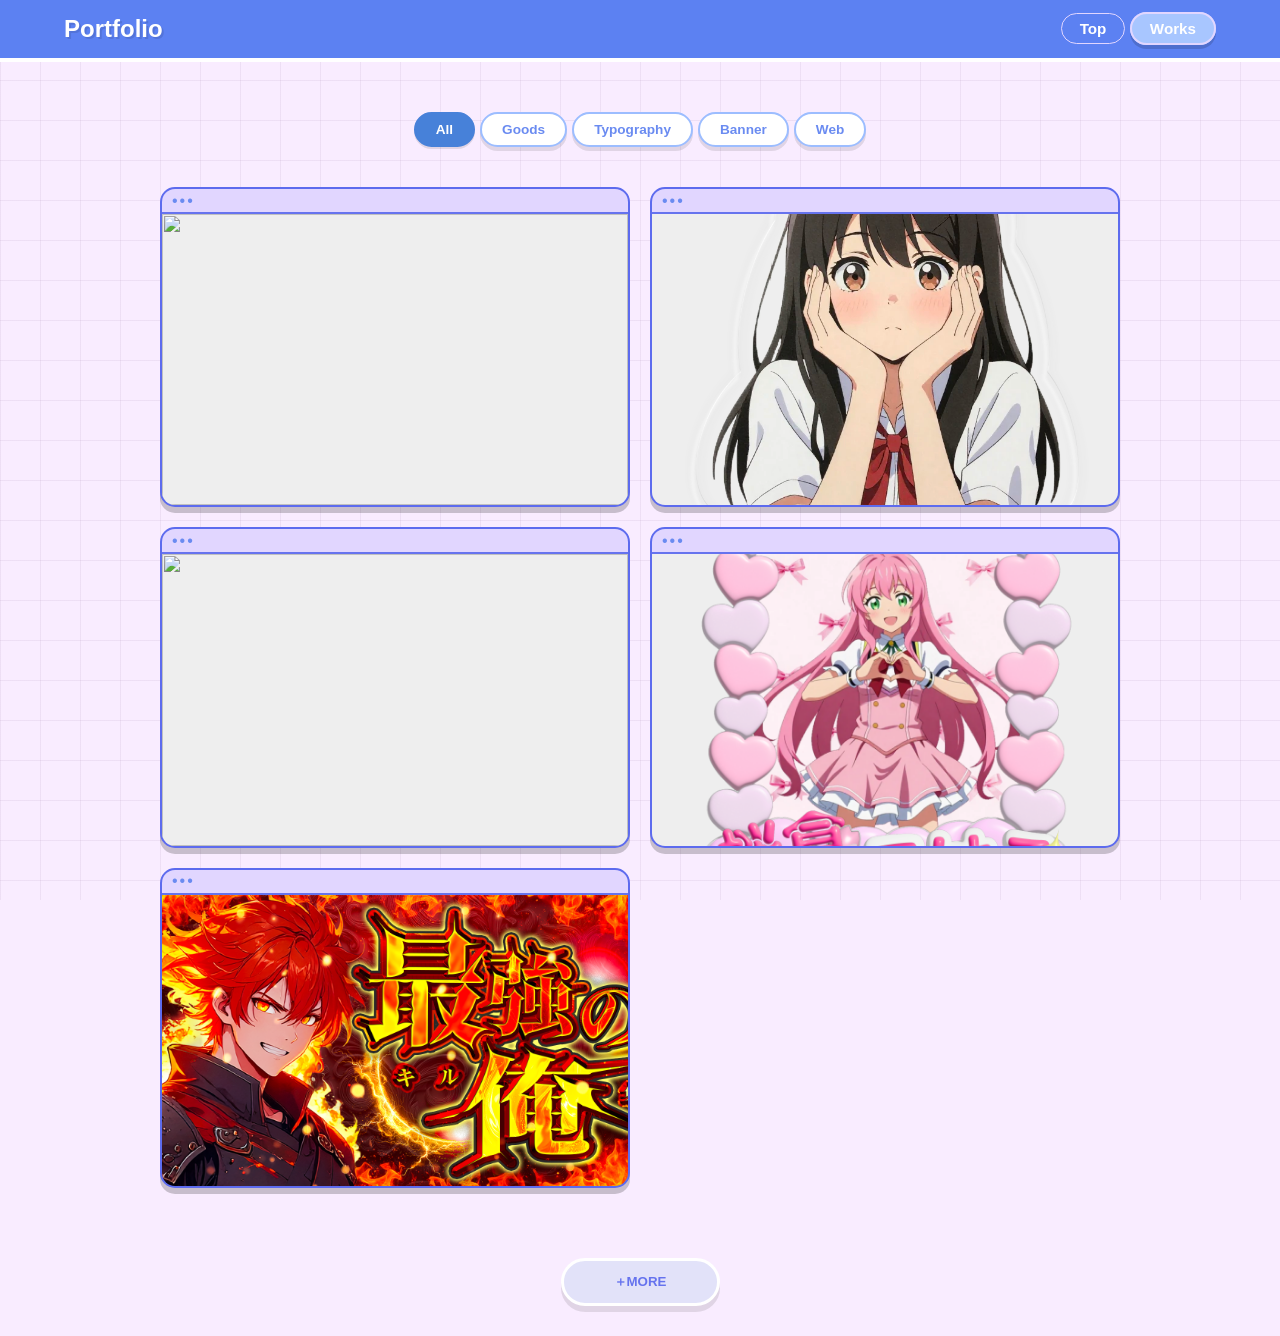
==== commit 3ccad058: "Add files via upload" ====
--- a/works.html
+++ b/works.html
@@ -43,8 +43,25 @@
             </div>
         </div>
 
-
         <div class="grid-container" id="work-grid">
+            <div class="work-card goods shown">
+                <div class="window-frame" onclick="openDetail(
+                    'アクリルクリップ', 
+                    'image/akusuta_ikemen.png,image/akusuta_ikemen_ura.png,image/akusuta_ikemen_moc.png,image/akusuta_ikemen_ura_moc.PNG', 
+                    '『推しと過ごす生活』をテーマにこちらを見つめるキャラクターが側にいるようなグッズを企画しました。<br>裏面がクリップになっているためノートや作業台に固定することができます。', 
+                    '・Illustrator（アクリルカットライン作成、クリップ作成）<br>・Photoshop（アクリル効果）<br>・AIGAZOU（キャラクターの画像生成に使用）<br>・ibisPaint（クリップ作成）', 
+                    '3時間', 
+                    '10代〜30代女性', 
+                    'グッズ販売、展示会、ライブ、イベント、推し活、生活シーン'
+                )">
+                    <div class="win-header"><span class="dots">•••</span></div>
+                    <div class="win-content">
+                        <img src="image/akusuta_ikemen.png" alt="">
+                        <div class="hover-mask"><span>💖</span></div>
+                    </div>
+                </div>
+            </div>
+
             <div class="work-card goods shown">
                 <div class="window-frame" onclick="openDetail(
                     'アクリルスタンド', 
@@ -66,7 +83,7 @@
             <div class="work-card goods shown">
                 <div class="window-frame" onclick="openDetail(
                     'うちわ', 
-                    'image/utiwa.png', 
+                    'image/utiwa.png,image/utiwa_mock1.png,image/utiwa_mock2.png', 
                     'アイドルの応援グッズ「うちわ」を刺繍風に作りました。', 
                     '・Illustrator（作字、デザイン構成）<br>・Photoshop（刺繍加工、うちわ持ち手取り付け、青リボン＆ピンクリボンの生成と加工）', 
                     '8時間', 
@@ -117,7 +134,7 @@
                 </div>
             </div>
 
-            <div class="work-card typography shown">
+            <div class="work-card typography is-more more-item">
                 <div class="window-frame" onclick="openDetail(
                     '歯科ロゴ', 
                     'image/kitajimasika_rogo.png', 
--- a/style.css
+++ b/style.css
@@ -230,32 +230,40 @@
    ============================================================ */
 .filter-tab-bar {
     display: flex;
-    gap: 10px;
-    flex-wrap: wrap;
+    gap: 5px; /* ボタン同士の隙間を少し狭める */
+    flex-wrap: nowrap; /* 改行を禁止する（ここが重要！） */
     justify-content: center;
-}
+    overflow-x: auto; /* 画面からはみ出る場合は横スクロールさせる */
+    padding-bottom: 10px; /* スクロールバーが見やすいように */
+    width: 100%;
+    -webkit-overflow-scrolling: touch; /* iOSでのスクロールを滑らかに */}
 
 .tab-btn {
     background: #FFFFFF;
     border: 2px solid #9cbdff;
     color: #6a8bf1;
-    padding: 8px 25px;
+    padding: 8px 20px;
     border-radius: 50px;
     cursor: pointer;
     font-weight: bold;
     font-family: inherit;
     transition: 0.3s;
     box-shadow: 0 4px 0 rgba(0, 0, 0, 0.1);
+    font-size: 0.85rem; /* スマホ用にフォントも少し小さく */
+    white-space: nowrap; /* 文字が折り返さないようにする */
 }
 
 .tab-btn:hover {
-    transform: translateY(-2px);
+    background-color: #f0f7ff; /* ホバー時の背景色を追加して反応をわかりやすく */
+    color: #4781d9; /* テキストカラーを濃く */
+    border-color: #4781d9; /* 境界線を濃く */
+    box-shadow: 0 6px 0 rgba(0, 0, 0, 0.1); /* 影を少し太くして浮き上がりを表現 */
 }
 
 .tab-btn.active {
     background: #4781d9;
     color: #FFFFFF;
-    transform: translateY(2px);
+    border-color: #4781d9;
     box-shadow: 0 2px 0 rgba(0, 0, 0, 0.1);
 }
 
@@ -583,10 +591,10 @@
 .balloon-text::before {
     content: "";
     position: absolute;
-    left: -10px;
-    top: 22px;
+    left: -12px; /* 枠線の太さを考慮して調整 */
+    top: 25px;
     border-style: solid;
-    border-width: 8px 10px 8px 0;
+    border-width: 9px 12px 9px 0;
     border-color: transparent #b8baff transparent transparent;
     z-index: 1;
 }
@@ -594,10 +602,11 @@
 .balloon-text::after {
     content: "";
     position: absolute;
-    left: -8px;
-    top: 22px;
+    /* 枠から離れないよう、leftをマイナス方向に調整します */
+    left: -10px; 
+    top: 25px;
     border-style: solid;
-    border-width: 8px 10px 8px ;
+    border-width: 9px 12px 9px 0;
     border-color: transparent #eef7ff transparent transparent;
     z-index: 2;
 }
@@ -776,14 +785,14 @@
    ============================================================ */
 .hero-section {
     max-width: 1200px;
-    margin: 40px auto 60px;
+    margin: 5px auto 60px;
     padding: 0 20px;
     box-sizing: border-box;
 }
 
 .hero-window {
     background: #FFFFFF;
-    border: 4px solid #6673ee;
+    border: 2px solid #6673ee;
     border-radius: 20px;
     box-shadow: 0 12px 30px rgba(102, 115, 238, 0.15);
     overflow: hidden;
@@ -792,14 +801,14 @@
     flex-direction: column;
 }
 
-/* 1. ヒーロー専用ヘッダーのスタイル（太くしたい） */
+/* 1. ヒーロー専用ヘッダーのスタイル */
 .hero-header {
     background: #e1d6ff;
     height: 35px; /* ヒーローの高さ */
     padding-left: 15px;
     display: flex;
     align-items: center;
-    border-bottom: 4px solid #6673ee; /* 太い線 */
+    border-bottom: 2px solid #6673ee; 
 }
 
 .win-title-text {
@@ -816,7 +825,7 @@
     aspect-ratio: 19 / 9;
     overflow: hidden;
     position: relative;
-    border-bottom: 4px solid #6673ee;
+    border-bottom: 2px solid #6673ee;
     background: #FFFFFF;
 }
 
@@ -851,7 +860,7 @@
     width: 35px;
     height: 35px;
     background: #FFFFFF;
-    border: 3px solid #6673ee;
+    border: 2px solid #6673ee;
     color: #6673ee;
     border-radius: 50%;
     cursor: pointer;
@@ -974,7 +983,7 @@
     }
 
     .hero-section {
-        margin: 85px auto 20px !important;
+        margin: 5px auto 20px !important;
         padding: 0 15px;
     }
 
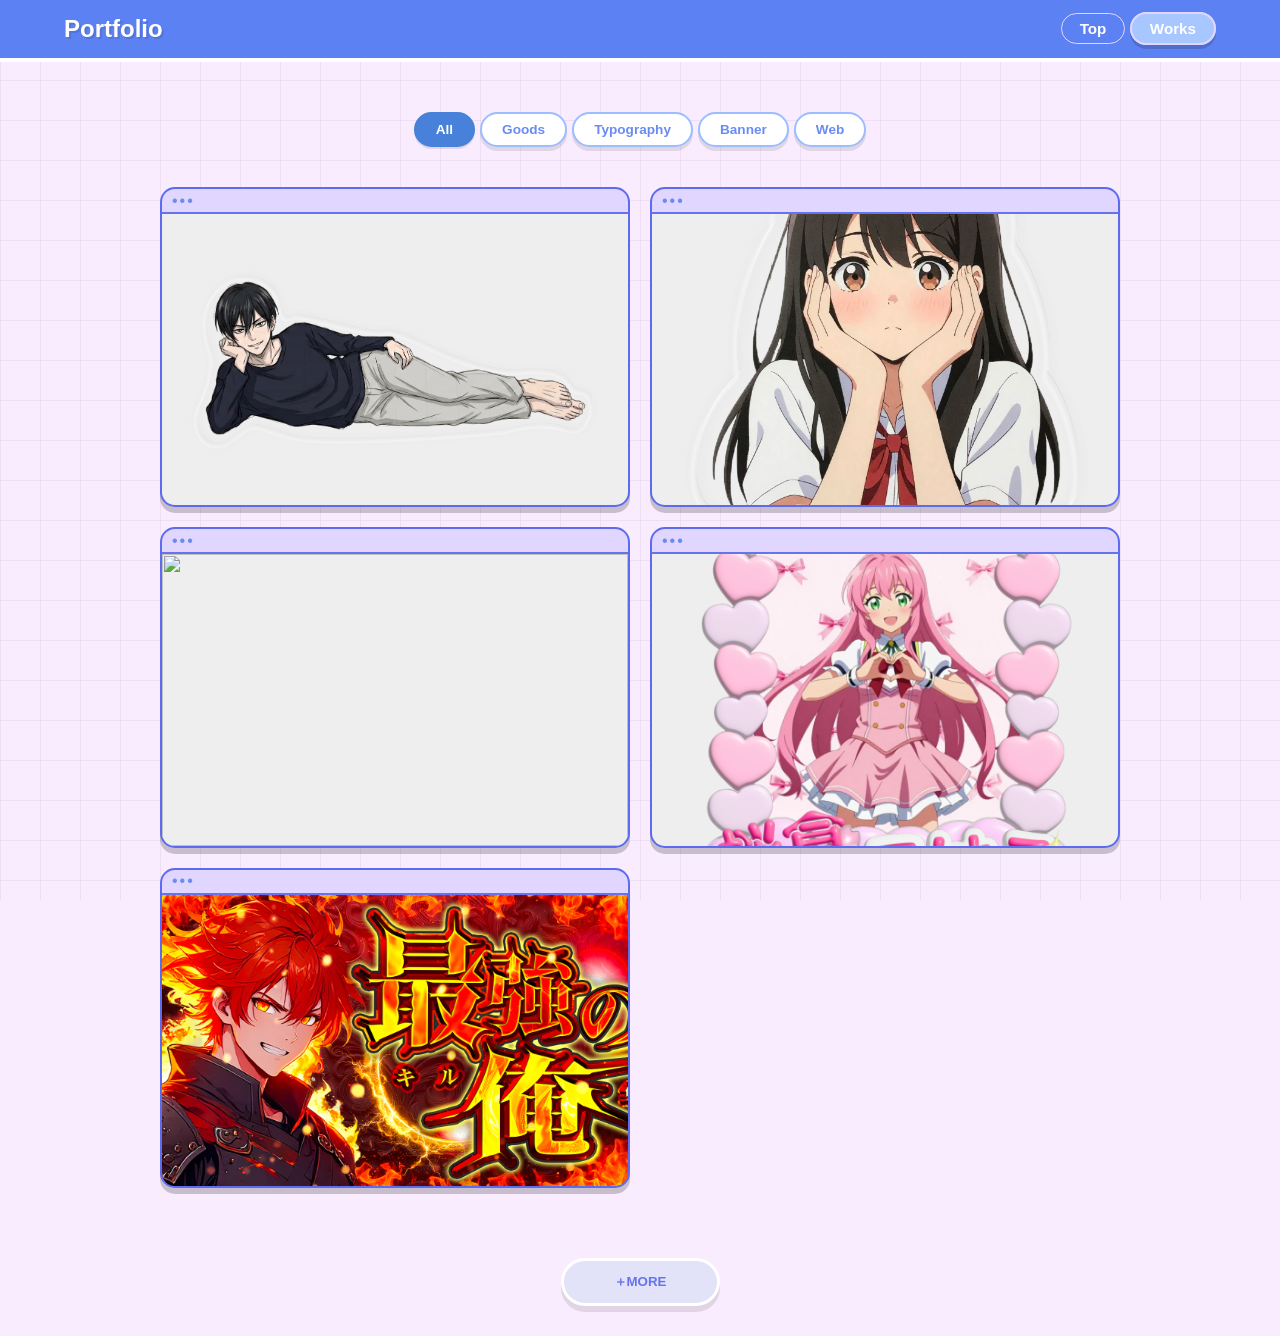
==== commit 4bcca80d: "Add files via upload" ====
--- a/works.html
+++ b/works.html
@@ -4,7 +4,7 @@
 <head>
     <meta charset="UTF-8">
     <meta name="viewport" content="width=device-width, initial-scale=1.0">
-    <title>Cute Portfolio | WORKS</title>
+    <title>Portfolio | WORKS</title>
     <link rel="stylesheet" href="style.css">
     <link href="https://fonts.googleapis.com/css2?family=Kosugi+Maru&family=Potta+One&display=swap" rel="stylesheet">
 </head>
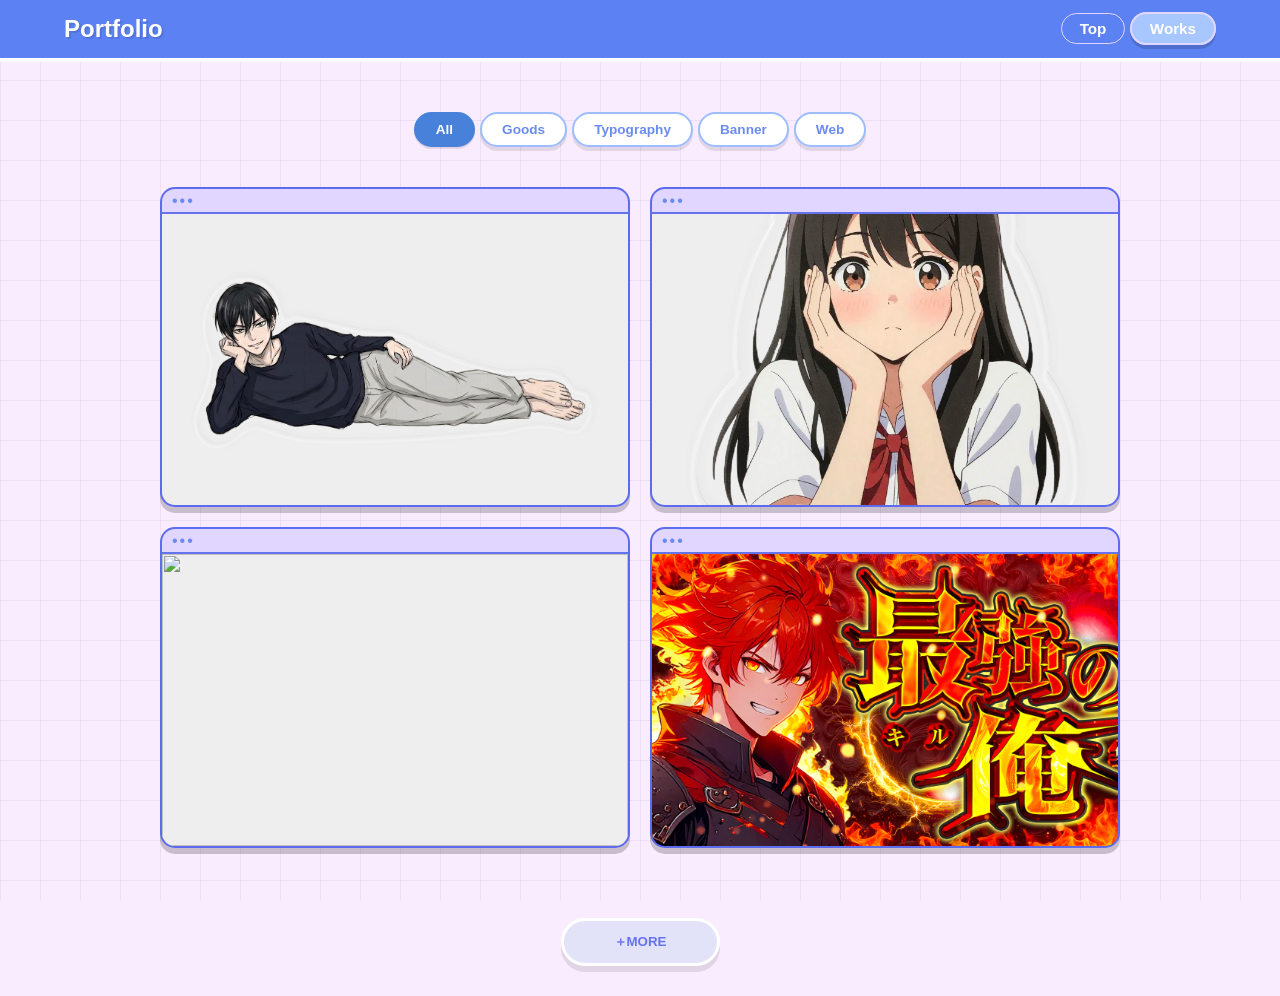
==== commit 722b4117: "Add files via upload" ====
--- a/works.html
+++ b/works.html
@@ -98,7 +98,7 @@
                 </div>
             </div>
 
-            <div class="work-card goods shown">
+            <div class="work-card goods shown,image/cardcase_grean.png">
                 <div class="window-frame" onclick="openDetail(
                     'トレカケース', 
                     'image/cardcase.pdf', 
--- a/style.css
+++ b/style.css
@@ -679,21 +679,23 @@
 }
 
 .profile-text h2 {
-    font-size: 1.5rem;
+    font-size: 1.7rem;
     margin-bottom: 5px;
-    color: #4781d9;
+    color: #4582fc;
 }
 
 .job-sub {
-    font-size: 1rem;
-    color: #8fa7ff;
+    font-size: 1.7rem;
+    color: #4382ff;
     font-weight: normal;
+    margin-bottom: 20px;
 }
 
 .intro-lead {
     font-size: 1rem;
     font-weight: bold;
     margin-bottom: 20px;
+    margin-top: 16px;
     color: #f783ac;
 }
 
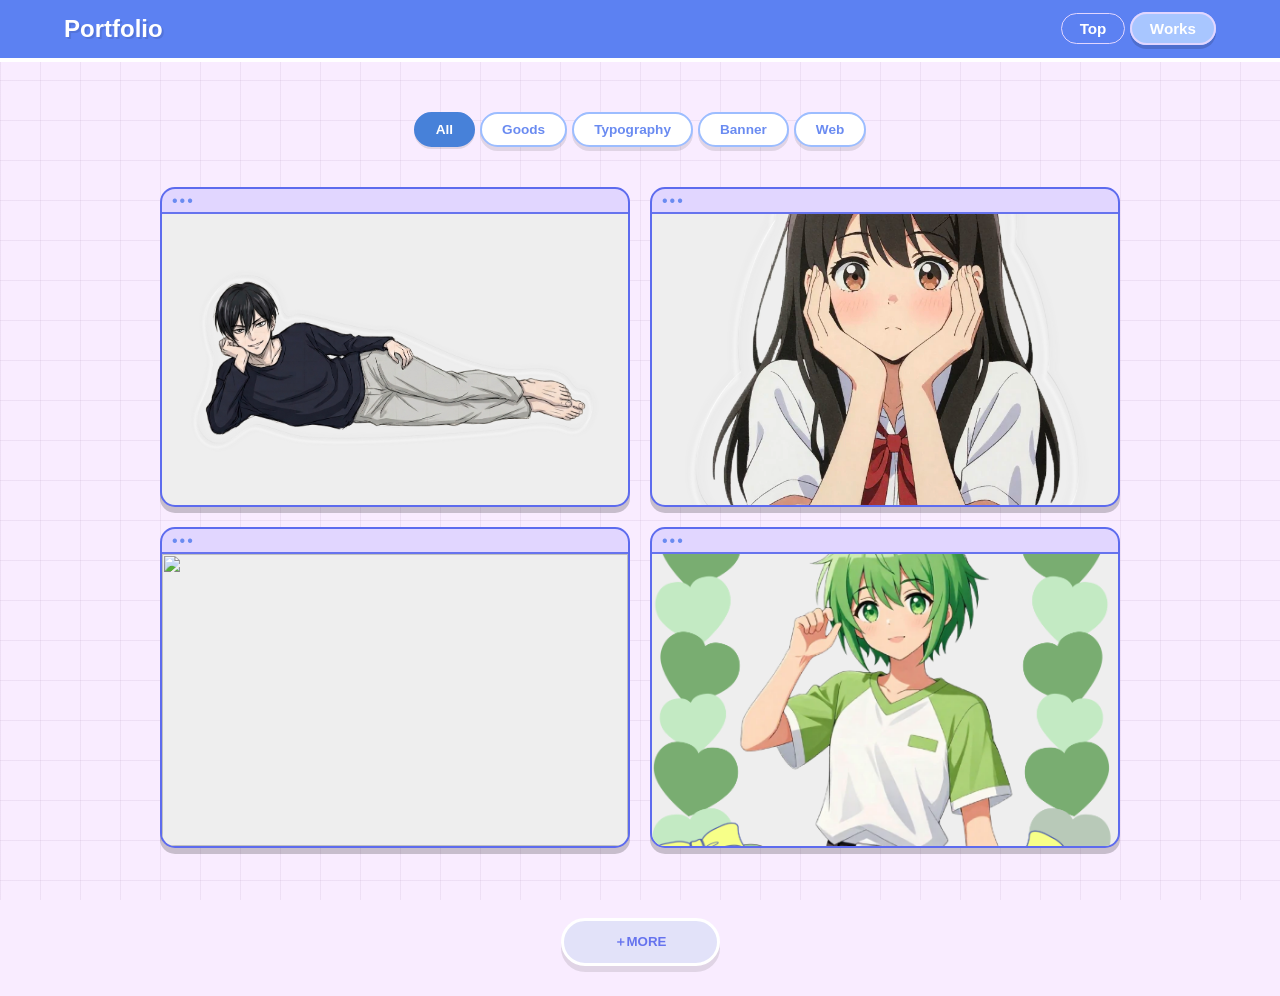
==== commit 55e1780d: "Add files via upload" ====
--- a/works.html
+++ b/works.html
@@ -98,14 +98,32 @@
                 </div>
             </div>
 
-            <div class="work-card goods shown,image/cardcase_grean.png">
+            <div class="work-card goods shown">
+                <div class="window-frame" onclick="openDetail(
+                    'トレカケース', 
+                    'image/cardcase_grean.png', 
+                    `架空のキャラクターを作成してカードケースのグッズを作成しました。`, 
+                    '・Illustrator<br>・AIGAZOU（キャラクターの画像生成に使用）', 
+                    '1時間', 
+                    '10代〜30代女性', 
+                    'グッズ販売、展示会、ライブ、イベント、推し活'
+                )">
+                    <div class="win-header"><span class="dots">•••</span></div>
+                    <div class="win-content">
+                        <img src="image/cardcase_grean.png" alt="プレビュー">
+                        <div class="hover-mask"><span>💖</span></div>
+                    </div>
+                </div>
+            </div>
+
+            <div class="work-card goods is-more more-item">
                 <div class="window-frame" onclick="openDetail(
                     'トレカケース', 
                     'image/cardcase.pdf', 
                     `架空のキャラクターを作成してカードケースのグッズを作成しました。<br><br>＜架空のキャラクターの設定情報＞<br>名前：桜倉こはる<br>イメージカラー：ピンク`, 
                     '・Illustrator<br>・AIGAZOU（キャラクターの画像生成に使用）', 
                     '3日間', 
-                    '10代〜30代女', 
+                    '10代〜30代女性', 
                     'グッズ販売、展示会、ライブ、イベント、推し活'
                 )">
                     <div class="win-header"><span class="dots">•••</span></div>
@@ -116,7 +134,7 @@
                 </div>
             </div>
 
-            <div class="work-card typography shown">
+            <div class="work-card typography is-more more-item">
                 <div class="window-frame" onclick="openDetail(
                     '動画のサムネイル画像', 
                     'image/thumbnail.png', 
